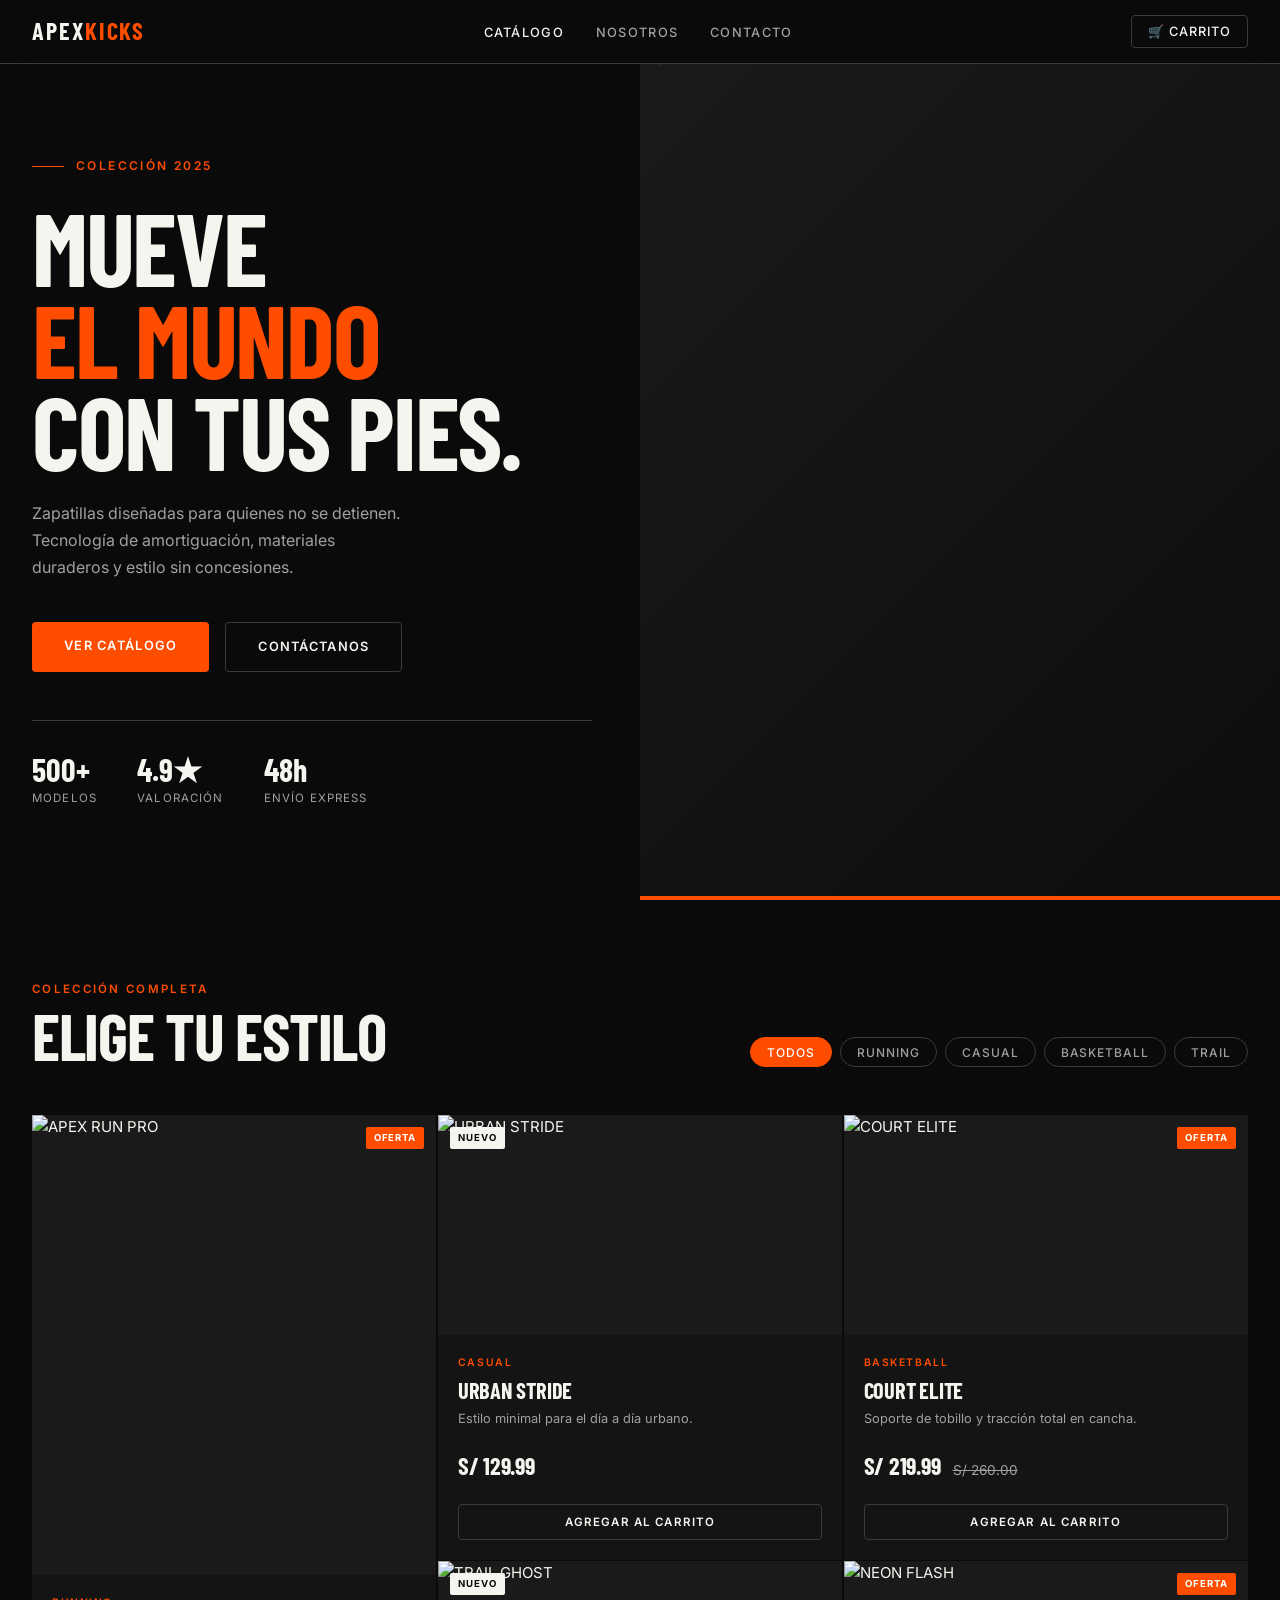
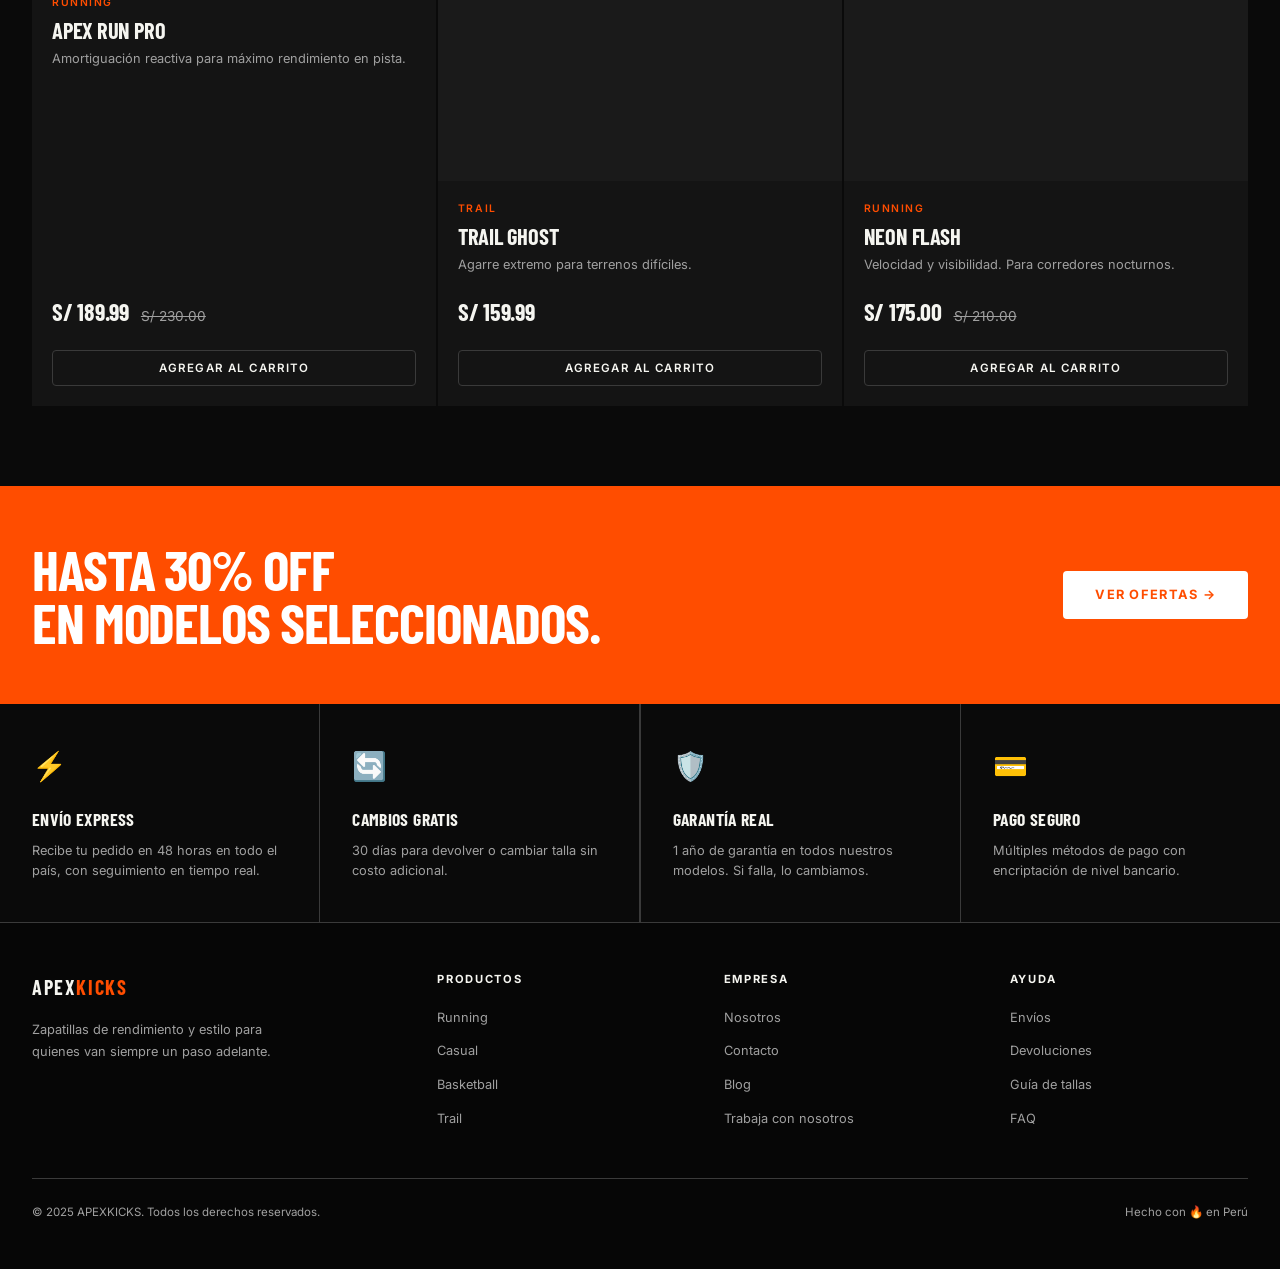
==== index.html @ 3b8d2e94 "Add files via upload" ====
<!DOCTYPE html>
<html lang="es">
  <head>
    <meta charset="UTF-8" />
    <meta name="viewport" content="width=device-width, initial-scale=1.0" />
    <title>Zapatillas de Alto Rendimiento</title>
    <meta
      name="description"
      content="Zapatillas premium para atletas y amantes del street style. Running, Basketball, Trail y más."
    />

    <!-- Fonts -->
    <link rel="preconnect" href="https://fonts.googleapis.com" />
    <link rel="preconnect" href="https://fonts.gstatic.com" crossorigin />
    <link
      href="https://fonts.googleapis.com/css2?family=Barlow+Condensed:wght@400;600;700&family=Inter:wght@400;500;600;700&display=swap"
      rel="stylesheet"
    />

    <link rel="stylesheet" href="css/style.css" />
  </head>
  <body>
    <!-- NAVEGACIÓN -->
    <nav class="nav">
      <a href="index.html" class="nav-logo">APEX<span>KICKS</span></a>
      <ul class="nav-links">
        <li><a href="#catalogo" class="active">Catálogo</a></li>
        <li><a href="#nosotros">Nosotros</a></li>
        <li><a href="contacto.html">Contacto</a></li>
      </ul>
      <div class="nav-actions">
        <button class="cart-btn" onclick="toggleCarrito()">
          🛒 Carrito
          <span id="cart-count">0</span>
        </button>
      </div>
    </nav>

    <!-- HERO -->
    <section class="hero" id="inicio">
      <div class="hero-content">
        <span class="hero-eyebrow">Colección 2025</span>
        <h1 class="hero-title">
          Mueve
          <em>el mundo</em>
          con tus pies.
        </h1>
        <p class="hero-sub">
          Zapatillas diseñadas para quienes no se detienen. Tecnología de
          amortiguación, materiales duraderos y estilo sin concesiones.
        </p>
        <div class="hero-ctas">
          <a href="#catalogo" class="btn-primary">Ver catálogo</a>
          <a href="contacto.html" class="btn-outline">Contáctanos</a>
        </div>
        <div class="hero-stats">
          <div>
            <div class="stat-num">500+</div>
            <div class="stat-label">Modelos</div>
          </div>
          <div>
            <div class="stat-num">4.9★</div>
            <div class="stat-label">Valoración</div>
          </div>
          <div>
            <div class="stat-num">48h</div>
            <div class="stat-label">Envío express</div>
          </div>
        </div>
      </div>
      <div class="hero-visual">
        <img
          src="https://images.unsplash.com/photo-1542291026-7eec264c27ff?w=900&q=80"
          alt="Zapatilla APEX RUN PRO"
          class="hero-img"
        />
        <div class="hero-accent-line"></div>
      </div>
    </section>

    <!-- CATÁLOGO -->
    <section class="section" id="catalogo">
      <div class="section-header">
        <div>
          <div class="section-label">Colección completa</div>
          <h2 class="section-title">Elige tu estilo</h2>
        </div>
        <div class="filters">
          <button class="filter-btn active" data-filter="Todos">Todos</button>
          <button class="filter-btn" data-filter="Running">Running</button>
          <button class="filter-btn" data-filter="Casual">Casual</button>
          <button class="filter-btn" data-filter="Basketball">Basketball</button>
          <button class="filter-btn" data-filter="Trail">Trail</button>
        </div>
      </div>

      <div id="catalogo-grid">
        <!-- Generado por main.js -->
      </div>
    </section>

    <!-- BANNER PROMO -->
    <div class="promo-banner">
      <h2>Hasta 30% OFF<br />en modelos seleccionados.</h2>
      <a href="#catalogo" class="btn-white">Ver ofertas →</a>
    </div>

    <!-- FEATURES -->
    <section id="nosotros" style="padding: 0">
      <div class="features-grid">
        <div class="feature-item">
          <div class="feature-icon">⚡</div>
          <div class="feature-title">Envío express</div>
          <p class="feature-desc">Recibe tu pedido en 48 horas en todo el país, con seguimiento en tiempo real.</p>
        </div>
        <div class="feature-item">
          <div class="feature-icon">🔄</div>
          <div class="feature-title">Cambios gratis</div>
          <p class="feature-desc">30 días para devolver o cambiar talla sin costo adicional.</p>
        </div>
        <div class="feature-item">
          <div class="feature-icon">🛡️</div>
          <div class="feature-title">Garantía real</div>
          <p class="feature-desc">1 año de garantía en todos nuestros modelos. Si falla, lo cambiamos.</p>
        </div>
        <div class="feature-item">
          <div class="feature-icon">💳</div>
          <div class="feature-title">Pago seguro</div>
          <p class="feature-desc">Múltiples métodos de pago con encriptación de nivel bancario.</p>
        </div>
      </div>
    </section>

    <!-- FOOTER -->
    <footer>
      <div class="footer-brand">
        <a href="index.html" class="nav-logo">APEX<span>KICKS</span></a>
        <p class="footer-desc">
          Zapatillas de rendimiento y estilo para quienes van siempre un paso
          adelante.
        </p>
      </div>
      <div class="footer-col">
        <h4>Productos</h4>
        <ul>
          <li><a href="#catalogo">Running</a></li>
          <li><a href="#catalogo">Casual</a></li>
          <li><a href="#catalogo">Basketball</a></li>
          <li><a href="#catalogo">Trail</a></li>
        </ul>
      </div>
      <div class="footer-col">
        <h4>Empresa</h4>
        <ul>
          <li><a href="#nosotros">Nosotros</a></li>
          <li><a href="contacto.html">Contacto</a></li>
          <li><a href="#">Blog</a></li>
          <li><a href="#">Trabaja con nosotros</a></li>
        </ul>
      </div>
      <div class="footer-col">
        <h4>Ayuda</h4>
        <ul>
          <li><a href="#">Envíos</a></li>
          <li><a href="#">Devoluciones</a></li>
          <li><a href="#">Guía de tallas</a></li>
          <li><a href="#">FAQ</a></li>
        </ul>
      </div>
      <div class="footer-bottom">
        <p>© 2025 APEXKICKS. Todos los derechos reservados.</p>
        <p>Hecho con 🔥 en Perú</p>
      </div>
    </footer>

    <!-- CARRITO PANEL -->
    <div id="cart-overlay" class="cart-overlay"></div>
    <aside id="cart-panel" class="cart-panel">
      <div class="cart-header">
        <h3>Tu carrito</h3>
        <button class="cart-close" onclick="toggleCarrito()">✕</button>
      </div>
      <div id="cart-items"></div>
      <div class="cart-footer">
        <div class="cart-total-row">
          <span class="cart-total-label">Total</span>
          <span id="cart-total">S/ 0.00</span>
        </div>
        <button class="btn-checkout" onclick="alert('¡Función de pago próximamente!')">
          Finalizar compra →
        </button>
      </div>
    </aside>

    <!-- TOAST -->
    <div id="toast"></div>

    <script src="js/main.js"></script>
  </body>
</html>
---- css/style.css ----
/* ============================================
   VARIABLES & RESET
   ============================================ */
:root {
  --bg: #0a0a0a;
  --bg-card: #141414;
  --bg-card-hover: #1c1c1c;
  --accent: #ff4d00;
  --accent-dim: rgba(255, 77, 0, 0.15);
  --white: #f5f5f0;
  --gray-1: #a0a0a0;
  --gray-2: #3a3a3a;
  --success: #22c55e;
  --error: #ef4444;

  --font-display: "Barlow Condensed", sans-serif;
  --font-body: "Inter", sans-serif;

  --radius: 4px;
  --transition: 0.2s ease;
}

*,
*::before,
*::after {
  margin: 0;
  padding: 0;
  box-sizing: border-box;
}

html {
  scroll-behavior: smooth;
}

body {
  background: var(--bg);
  color: var(--white);
  font-family: var(--font-body);
  font-size: 15px;
  line-height: 1.6;
  -webkit-font-smoothing: antialiased;
}

img {
  display: block;
  max-width: 100%;
}

a {
  color: inherit;
  text-decoration: none;
}

/* ============================================
   TYPOGRAPHY
   ============================================ */
.display {
  font-family: var(--font-display);
  font-weight: 700;
  text-transform: uppercase;
  letter-spacing: -0.02em;
  line-height: 0.92;
}

/* ============================================
   NAV
   ============================================ */
.nav {
  position: fixed;
  top: 0;
  left: 0;
  right: 0;
  z-index: 100;
  display: flex;
  align-items: center;
  justify-content: space-between;
  padding: 0 2rem;
  height: 64px;
  background: rgba(10, 10, 10, 0.9);
  backdrop-filter: blur(12px);
  border-bottom: 1px solid var(--gray-2);
}

.nav-logo {
  font-family: var(--font-display);
  font-weight: 700;
  font-size: 1.5rem;
  text-transform: uppercase;
  letter-spacing: 0.08em;
}

.nav-logo span {
  color: var(--accent);
}

.nav-links {
  display: flex;
  gap: 2rem;
  list-style: none;
}

.nav-links a {
  font-size: 0.8rem;
  font-weight: 500;
  text-transform: uppercase;
  letter-spacing: 0.1em;
  color: var(--gray-1);
  transition: color var(--transition);
}

.nav-links a:hover,
.nav-links a.active {
  color: var(--white);
}

.nav-actions {
  display: flex;
  align-items: center;
  gap: 1rem;
}

.cart-btn {
  position: relative;
  background: none;
  border: 1px solid var(--gray-2);
  color: var(--white);
  padding: 0.5rem 1rem;
  font-family: var(--font-body);
  font-size: 0.8rem;
  font-weight: 500;
  text-transform: uppercase;
  letter-spacing: 0.08em;
  cursor: pointer;
  border-radius: var(--radius);
  transition: border-color var(--transition), background var(--transition);
}

.cart-btn:hover {
  border-color: var(--accent);
  background: var(--accent-dim);
}

#cart-count {
  position: absolute;
  top: -6px;
  right: -6px;
  background: var(--accent);
  color: #fff;
  font-size: 0.6rem;
  font-weight: 700;
  width: 18px;
  height: 18px;
  border-radius: 50%;
  display: none;
  align-items: center;
  justify-content: center;
}

/* ============================================
   HERO
   ============================================ */
.hero {
  min-height: 100vh;
  display: grid;
  grid-template-columns: 1fr 1fr;
  padding-top: 64px;
  overflow: hidden;
}

.hero-content {
  display: flex;
  flex-direction: column;
  justify-content: center;
  padding: 4rem 3rem 4rem 2rem;
}

.hero-eyebrow {
  font-size: 0.75rem;
  font-weight: 600;
  text-transform: uppercase;
  letter-spacing: 0.2em;
  color: var(--accent);
  margin-bottom: 1.5rem;
  display: flex;
  align-items: center;
  gap: 0.75rem;
}

.hero-eyebrow::before {
  content: "";
  display: block;
  width: 32px;
  height: 1px;
  background: var(--accent);
}

.hero-title {
  font-family: var(--font-display);
  font-size: clamp(4rem, 8vw, 7rem);
  font-weight: 700;
  text-transform: uppercase;
  letter-spacing: -0.02em;
  line-height: 0.9;
  margin-bottom: 1.5rem;
}

.hero-title em {
  font-style: normal;
  color: var(--accent);
  display: block;
}

.hero-sub {
  font-size: 1rem;
  color: var(--gray-1);
  max-width: 380px;
  margin-bottom: 2.5rem;
  line-height: 1.7;
}

.hero-ctas {
  display: flex;
  gap: 1rem;
  flex-wrap: wrap;
}

.btn-primary {
  background: var(--accent);
  color: #fff;
  border: none;
  padding: 0.875rem 2rem;
  font-family: var(--font-body);
  font-size: 0.8rem;
  font-weight: 600;
  text-transform: uppercase;
  letter-spacing: 0.1em;
  cursor: pointer;
  border-radius: var(--radius);
  transition: background var(--transition), transform var(--transition);
  display: inline-block;
}

.btn-primary:hover {
  background: #e03e00;
  transform: translateY(-1px);
}

.btn-outline {
  background: transparent;
  color: var(--white);
  border: 1px solid var(--gray-2);
  padding: 0.875rem 2rem;
  font-family: var(--font-body);
  font-size: 0.8rem;
  font-weight: 600;
  text-transform: uppercase;
  letter-spacing: 0.1em;
  cursor: pointer;
  border-radius: var(--radius);
  transition: border-color var(--transition), transform var(--transition);
  display: inline-block;
}

.btn-outline:hover {
  border-color: var(--white);
  transform: translateY(-1px);
}

.hero-stats {
  display: flex;
  gap: 2.5rem;
  margin-top: 3rem;
  padding-top: 2rem;
  border-top: 1px solid var(--gray-2);
}

.stat-num {
  font-family: var(--font-display);
  font-size: 2rem;
  font-weight: 700;
  color: var(--white);
  line-height: 1;
}

.stat-label {
  font-size: 0.72rem;
  color: var(--gray-1);
  text-transform: uppercase;
  letter-spacing: 0.1em;
  margin-top: 0.25rem;
}

.hero-visual {
  position: relative;
  overflow: hidden;
  background: linear-gradient(135deg, #1a1a1a 0%, #0d0d0d 100%);
}

.hero-img {
  width: 100%;
  height: 100%;
  object-fit: cover;
  opacity: 0.7;
  transform: scale(1.05);
  transition: transform 8s ease;
}

.hero-visual:hover .hero-img {
  transform: scale(1);
}

.hero-accent-line {
  position: absolute;
  bottom: 0;
  left: 0;
  right: 0;
  height: 4px;
  background: var(--accent);
}

/* ============================================
   SECTION HEADERS
   ============================================ */
.section {
  padding: 5rem 2rem;
}

.section-header {
  display: flex;
  align-items: flex-end;
  justify-content: space-between;
  margin-bottom: 3rem;
  gap: 1rem;
}

.section-label {
  font-size: 0.72rem;
  font-weight: 600;
  text-transform: uppercase;
  letter-spacing: 0.2em;
  color: var(--accent);
  margin-bottom: 0.5rem;
}

.section-title {
  font-family: var(--font-display);
  font-size: clamp(2.5rem, 5vw, 4rem);
  font-weight: 700;
  text-transform: uppercase;
  letter-spacing: -0.02em;
  line-height: 0.95;
}

/* ============================================
   FILTROS
   ============================================ */
.filters {
  display: flex;
  gap: 0.5rem;
  flex-wrap: wrap;
}

.filter-btn {
  background: transparent;
  color: var(--gray-1);
  border: 1px solid var(--gray-2);
  padding: 0.4rem 1rem;
  font-size: 0.75rem;
  font-weight: 500;
  text-transform: uppercase;
  letter-spacing: 0.08em;
  cursor: pointer;
  border-radius: 999px;
  transition: all var(--transition);
  font-family: var(--font-body);
}

.filter-btn:hover {
  border-color: var(--gray-1);
  color: var(--white);
}

.filter-btn.active {
  background: var(--accent);
  color: #fff;
  border-color: var(--accent);
}

/* ============================================
   PRODUCT GRID — ASIMÉTRICO
   ============================================ */
#catalogo-grid {
  display: grid;
  grid-template-columns: repeat(3, 1fr);
  gap: 1.5px;
}

.product-card {
  background: var(--bg-card);
  overflow: hidden;
  cursor: pointer;
  transition: background var(--transition);
  display: flex;
  flex-direction: column;
}

.product-card:hover {
  background: var(--bg-card-hover);
}

/* Primera tarjeta ocupa 2 filas y destaca */
.product-card.featured {
  grid-row: span 2;
}

.product-card.featured .product-img-wrap {
  height: 460px;
}

.product-img-wrap {
  position: relative;
  height: 220px;
  overflow: hidden;
  background: #1a1a1a;
}

.product-img-wrap img {
  width: 100%;
  height: 100%;
  object-fit: cover;
  transition: transform 0.4s ease;
}

.product-card:hover .product-img-wrap img {
  transform: scale(1.04);
}

.badge {
  position: absolute;
  top: 12px;
  left: 12px;
  font-size: 0.6rem;
  font-weight: 700;
  text-transform: uppercase;
  letter-spacing: 0.1em;
  padding: 0.2rem 0.5rem;
  border-radius: 2px;
}

.badge-new {
  background: var(--white);
  color: var(--bg);
}

.badge-sale {
  background: var(--accent);
  color: #fff;
  left: auto;
  right: 12px;
}

.product-info {
  padding: 1.25rem;
  flex: 1;
  display: flex;
  flex-direction: column;
  gap: 0.4rem;
}

.product-cat {
  font-size: 0.65rem;
  font-weight: 600;
  text-transform: uppercase;
  letter-spacing: 0.15em;
  color: var(--accent);
}

.product-name {
  font-family: var(--font-display);
  font-size: 1.4rem;
  font-weight: 700;
  text-transform: uppercase;
  letter-spacing: -0.01em;
  line-height: 1.1;
}

.product-desc {
  font-size: 0.8rem;
  color: var(--gray-1);
  line-height: 1.5;
  flex: 1;
}

.product-price {
  display: flex;
  align-items: baseline;
  gap: 0.75rem;
  margin-top: auto;
  padding-top: 0.75rem;
}

.price-current {
  font-family: var(--font-display);
  font-size: 1.5rem;
  font-weight: 700;
  letter-spacing: -0.01em;
}

.price-before {
  font-size: 0.85rem;
  color: var(--gray-1);
  text-decoration: line-through;
}

.btn-add {
  margin-top: 0.75rem;
  background: transparent;
  color: var(--white);
  border: 1px solid var(--gray-2);
  padding: 0.625rem 1rem;
  font-family: var(--font-body);
  font-size: 0.72rem;
  font-weight: 600;
  text-transform: uppercase;
  letter-spacing: 0.1em;
  cursor: pointer;
  border-radius: var(--radius);
  transition: all var(--transition);
  width: 100%;
}

.btn-add:hover {
  background: var(--accent);
  border-color: var(--accent);
  color: #fff;
}

.empty-state {
  grid-column: 1 / -1;
  text-align: center;
  color: var(--gray-1);
  padding: 3rem;
}

/* ============================================
   BANNER PROMO
   ============================================ */
.promo-banner {
  background: var(--accent);
  padding: 3.5rem 2rem;
  display: grid;
  grid-template-columns: 1fr auto;
  gap: 2rem;
  align-items: center;
}

.promo-banner h2 {
  font-family: var(--font-display);
  font-size: clamp(2rem, 5vw, 3.5rem);
  font-weight: 700;
  text-transform: uppercase;
  letter-spacing: -0.02em;
  line-height: 0.95;
  color: #fff;
}

.promo-banner .btn-white {
  background: #fff;
  color: var(--accent);
  border: none;
  padding: 0.875rem 2rem;
  font-family: var(--font-body);
  font-size: 0.8rem;
  font-weight: 700;
  text-transform: uppercase;
  letter-spacing: 0.1em;
  cursor: pointer;
  border-radius: var(--radius);
  white-space: nowrap;
  display: inline-block;
  transition: transform var(--transition);
}

.promo-banner .btn-white:hover {
  transform: translateY(-2px);
}

/* ============================================
   FEATURES
   ============================================ */
.features-grid {
  display: grid;
  grid-template-columns: repeat(4, 1fr);
  gap: 1.5px;
  background: var(--gray-2);
}

.feature-item {
  background: var(--bg);
  padding: 2.5rem 2rem;
}

.feature-icon {
  font-size: 1.75rem;
  margin-bottom: 1rem;
}

.feature-title {
  font-family: var(--font-display);
  font-size: 1.1rem;
  font-weight: 700;
  text-transform: uppercase;
  letter-spacing: 0.02em;
  margin-bottom: 0.5rem;
}

.feature-desc {
  font-size: 0.8rem;
  color: var(--gray-1);
  line-height: 1.6;
}

/* ============================================
   FOOTER
   ============================================ */
footer {
  background: #060606;
  border-top: 1px solid var(--gray-2);
  padding: 3rem 2rem;
  display: grid;
  grid-template-columns: 1.5fr repeat(3, 1fr);
  gap: 3rem;
}

.footer-brand .nav-logo {
  font-size: 1.25rem;
  display: inline-block;
  margin-bottom: 1rem;
}

.footer-desc {
  font-size: 0.8rem;
  color: var(--gray-1);
  line-height: 1.7;
  max-width: 260px;
}

.footer-col h4 {
  font-size: 0.7rem;
  font-weight: 700;
  text-transform: uppercase;
  letter-spacing: 0.15em;
  color: var(--white);
  margin-bottom: 1rem;
}

.footer-col ul {
  list-style: none;
  display: flex;
  flex-direction: column;
  gap: 0.6rem;
}

.footer-col ul li a {
  font-size: 0.8rem;
  color: var(--gray-1);
  transition: color var(--transition);
}

.footer-col ul li a:hover {
  color: var(--white);
}

.footer-bottom {
  grid-column: 1 / -1;
  border-top: 1px solid var(--gray-2);
  padding-top: 1.5rem;
  display: flex;
  justify-content: space-between;
  align-items: center;
}

.footer-bottom p {
  font-size: 0.72rem;
  color: var(--gray-1);
}

/* ============================================
   CART PANEL
   ============================================ */
.cart-overlay {
  position: fixed;
  inset: 0;
  background: rgba(0, 0, 0, 0.6);
  z-index: 200;
  opacity: 0;
  pointer-events: none;
  transition: opacity var(--transition);
}

.cart-overlay.open {
  opacity: 1;
  pointer-events: all;
}

.cart-panel {
  position: fixed;
  top: 0;
  right: -420px;
  width: 400px;
  height: 100dvh;
  background: #111;
  border-left: 1px solid var(--gray-2);
  z-index: 201;
  display: flex;
  flex-direction: column;
  transition: right 0.3s cubic-bezier(0.4, 0, 0.2, 1);
}

.cart-panel.open {
  right: 0;
}

.cart-header {
  display: flex;
  align-items: center;
  justify-content: space-between;
  padding: 1.25rem 1.5rem;
  border-bottom: 1px solid var(--gray-2);
}

.cart-header h3 {
  font-family: var(--font-display);
  font-size: 1.2rem;
  font-weight: 700;
  text-transform: uppercase;
}

.cart-close {
  background: none;
  border: none;
  color: var(--gray-1);
  font-size: 1.25rem;
  cursor: pointer;
  line-height: 1;
  transition: color var(--transition);
}

.cart-close:hover {
  color: var(--white);
}

#cart-items {
  flex: 1;
  overflow-y: auto;
  padding: 1rem 1.5rem;
  display: flex;
  flex-direction: column;
  gap: 1rem;
}

.cart-empty {
  color: var(--gray-1);
  font-size: 0.85rem;
  text-align: center;
  padding: 2rem 0;
}

.cart-item {
  display: flex;
  align-items: center;
  gap: 1rem;
  background: var(--bg-card);
  padding: 0.75rem;
  border-radius: var(--radius);
}

.cart-item img {
  width: 60px;
  height: 60px;
  object-fit: cover;
  border-radius: 2px;
}

.cart-item-info {
  flex: 1;
  display: flex;
  flex-direction: column;
  gap: 0.2rem;
}

.cart-item-name {
  font-size: 0.8rem;
  font-weight: 600;
  text-transform: uppercase;
  font-family: var(--font-display);
  letter-spacing: 0.02em;
}

.cart-item-price {
  font-size: 0.75rem;
  color: var(--gray-1);
}

.cart-item-remove {
  background: none;
  border: none;
  color: var(--gray-1);
  font-size: 1.2rem;
  cursor: pointer;
  line-height: 1;
  transition: color var(--transition);
}

.cart-item-remove:hover {
  color: var(--error);
}

.cart-footer {
  padding: 1.25rem 1.5rem;
  border-top: 1px solid var(--gray-2);
}

.cart-total-row {
  display: flex;
  justify-content: space-between;
  align-items: center;
  margin-bottom: 1rem;
}

.cart-total-label {
  font-size: 0.75rem;
  text-transform: uppercase;
  letter-spacing: 0.1em;
  color: var(--gray-1);
}

#cart-total {
  font-family: var(--font-display);
  font-size: 1.5rem;
  font-weight: 700;
}

.btn-checkout {
  width: 100%;
  background: var(--accent);
  color: #fff;
  border: none;
  padding: 0.875rem;
  font-family: var(--font-body);
  font-size: 0.8rem;
  font-weight: 700;
  text-transform: uppercase;
  letter-spacing: 0.1em;
  cursor: pointer;
  border-radius: var(--radius);
  transition: background var(--transition);
}

.btn-checkout:hover {
  background: #e03e00;
}

/* ============================================
   TOAST
   ============================================ */
#toast {
  position: fixed;
  bottom: 2rem;
  left: 50%;
  transform: translateX(-50%) translateY(1rem);
  background: var(--white);
  color: var(--bg);
  font-size: 0.8rem;
  font-weight: 600;
  padding: 0.75rem 1.5rem;
  border-radius: 999px;
  opacity: 0;
  pointer-events: none;
  transition: all 0.25s ease;
  white-space: nowrap;
  z-index: 300;
}

#toast.visible {
  opacity: 1;
  transform: translateX(-50%) translateY(0);
}

/* ============================================
   CONTACTO PAGE
   ============================================ */
.contact-hero {
  padding: 9rem 2rem 4rem;
  max-width: 700px;
}

.contact-layout {
  display: grid;
  grid-template-columns: 1fr 1.4fr;
  gap: 5rem;
  padding: 2rem 2rem 5rem;
}

.contact-info h3 {
  font-family: var(--font-display);
  font-size: 1.5rem;
  font-weight: 700;
  text-transform: uppercase;
  margin-bottom: 1rem;
}

.contact-info p {
  font-size: 0.85rem;
  color: var(--gray-1);
  line-height: 1.7;
  margin-bottom: 2rem;
}

.contact-detail {
  display: flex;
  flex-direction: column;
  gap: 1.25rem;
}

.contact-detail-item {
  display: flex;
  gap: 1rem;
  align-items: flex-start;
}

.contact-detail-icon {
  font-size: 1.1rem;
  margin-top: 0.1rem;
}

.contact-detail-text {
  display: flex;
  flex-direction: column;
  gap: 0.15rem;
}

.contact-detail-text strong {
  font-size: 0.75rem;
  text-transform: uppercase;
  letter-spacing: 0.1em;
}

.contact-detail-text span {
  font-size: 0.85rem;
  color: var(--gray-1);
}

/* FORM */
.contact-form {
  display: flex;
  flex-direction: column;
  gap: 1.25rem;
}

.form-row {
  display: grid;
  grid-template-columns: 1fr 1fr;
  gap: 1.25rem;
}

.form-group {
  display: flex;
  flex-direction: column;
  gap: 0.4rem;
}

.form-group label {
  font-size: 0.7rem;
  font-weight: 600;
  text-transform: uppercase;
  letter-spacing: 0.1em;
  color: var(--gray-1);
}

.form-group input,
.form-group select,
.form-group textarea {
  background: var(--bg-card);
  border: 1px solid var(--gray-2);
  color: var(--white);
  padding: 0.75rem 1rem;
  font-family: var(--font-body);
  font-size: 0.875rem;
  border-radius: var(--radius);
  outline: none;
  transition: border-color var(--transition);
  width: 100%;
}

.form-group input::placeholder,
.form-group textarea::placeholder {
  color: var(--gray-2);
}

.form-group input:focus,
.form-group select:focus,
.form-group textarea:focus {
  border-color: var(--accent);
}

.form-group select {
  -webkit-appearance: none;
  appearance: none;
  cursor: pointer;
}

.form-group textarea {
  resize: vertical;
  min-height: 140px;
}

#submit-btn {
  align-self: flex-start;
}

.feedback {
  padding: 0.875rem 1rem;
  border-radius: var(--radius);
  font-size: 0.8rem;
  font-weight: 500;
  display: none;
}

.feedback.success {
  background: rgba(34, 197, 94, 0.1);
  border: 1px solid rgba(34, 197, 94, 0.3);
  color: var(--success);
}

.feedback.error {
  background: rgba(239, 68, 68, 0.1);
  border: 1px solid rgba(239, 68, 68, 0.3);
  color: var(--error);
}

/* ============================================
   RESPONSIVE
   ============================================ */
@media (max-width: 1024px) {
  .hero {
    grid-template-columns: 1fr;
  }

  .hero-visual {
    display: none;
  }

  .hero-content {
    padding: 6rem 2rem 3rem;
  }

  #catalogo-grid {
    grid-template-columns: repeat(2, 1fr);
  }

  .product-card.featured {
    grid-row: unset;
  }

  .product-card.featured .product-img-wrap {
    height: 220px;
  }

  .features-grid {
    grid-template-columns: repeat(2, 1fr);
  }

  footer {
    grid-template-columns: 1fr 1fr;
  }

  .contact-layout {
    grid-template-columns: 1fr;
    gap: 3rem;
  }
}

@media (max-width: 640px) {
  .nav-links {
    display: none;
  }

  #catalogo-grid {
    grid-template-columns: 1fr;
  }

  .features-grid {
    grid-template-columns: 1fr;
  }

  footer {
    grid-template-columns: 1fr;
  }

  .promo-banner {
    grid-template-columns: 1fr;
  }

  .form-row {
    grid-template-columns: 1fr;
  }

  .hero-stats {
    gap: 1.5rem;
  }

  .section-header {
    flex-direction: column;
    align-items: flex-start;
  }
}
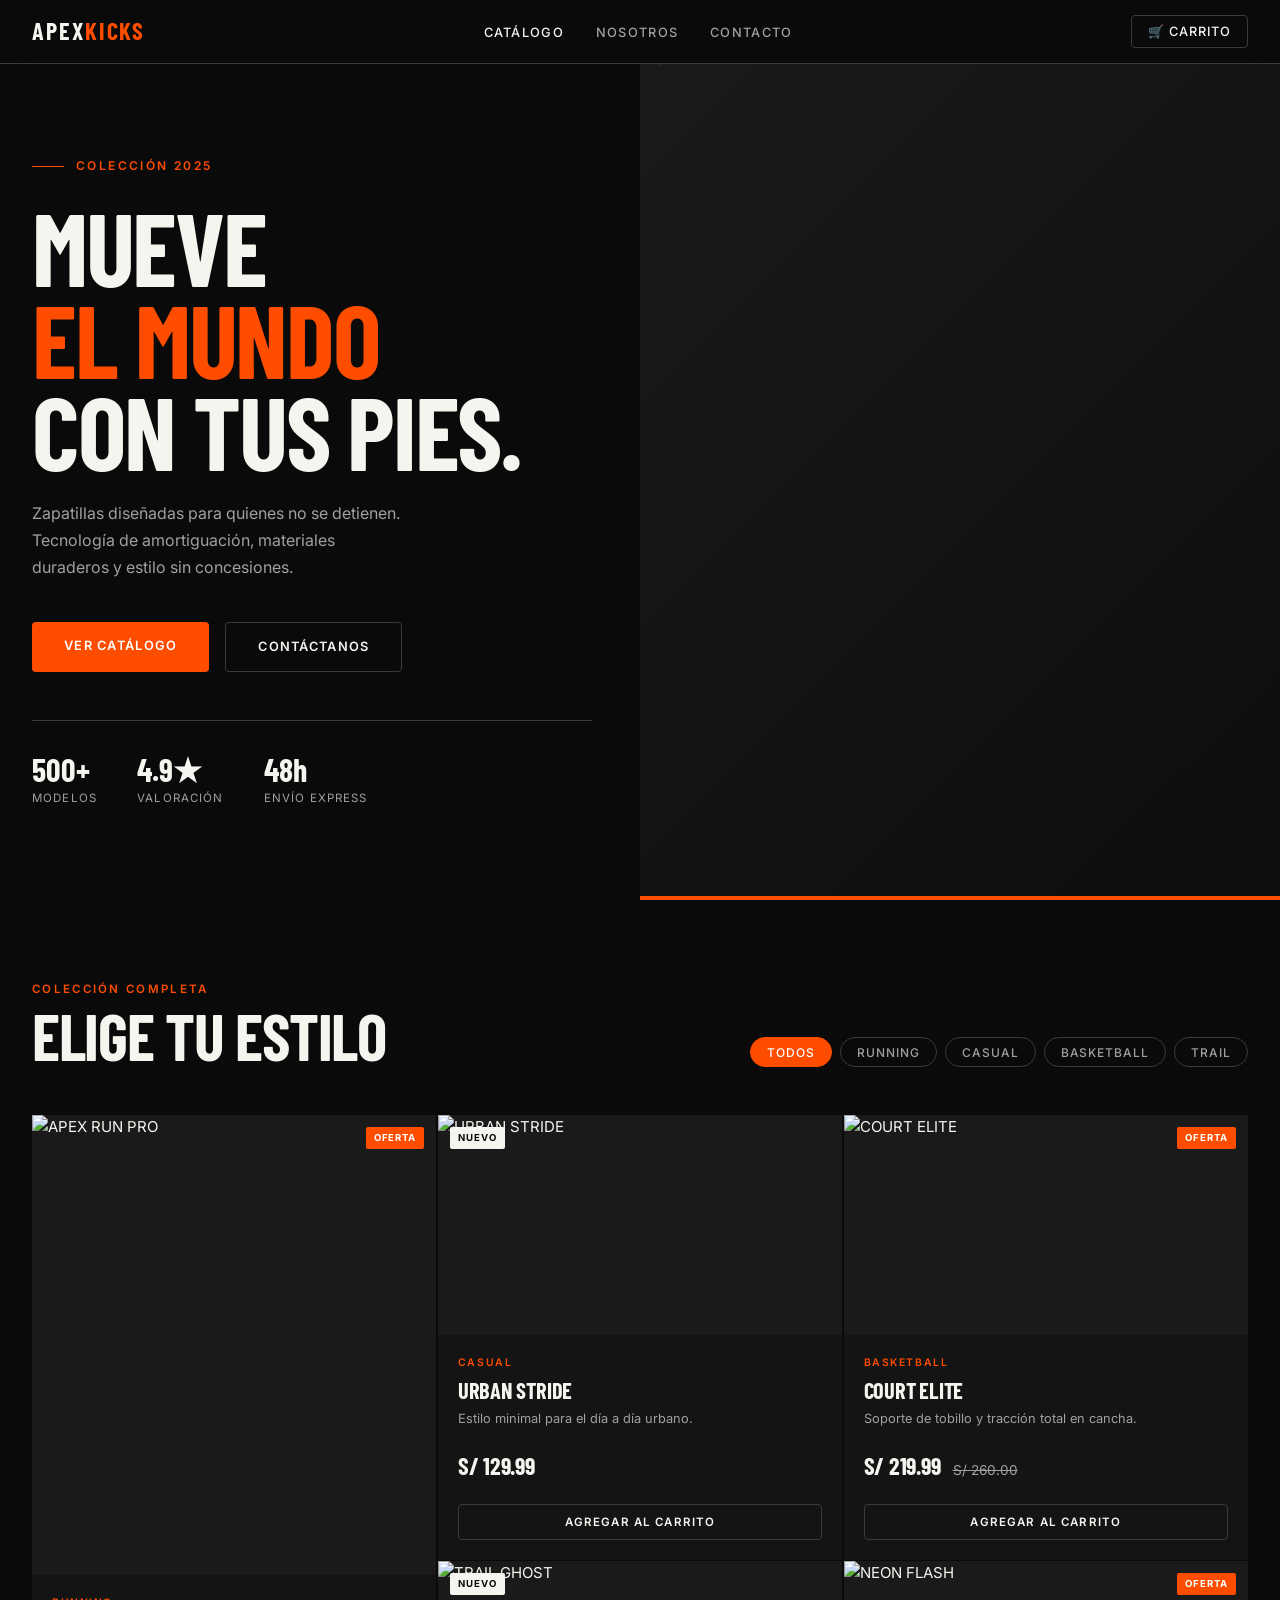
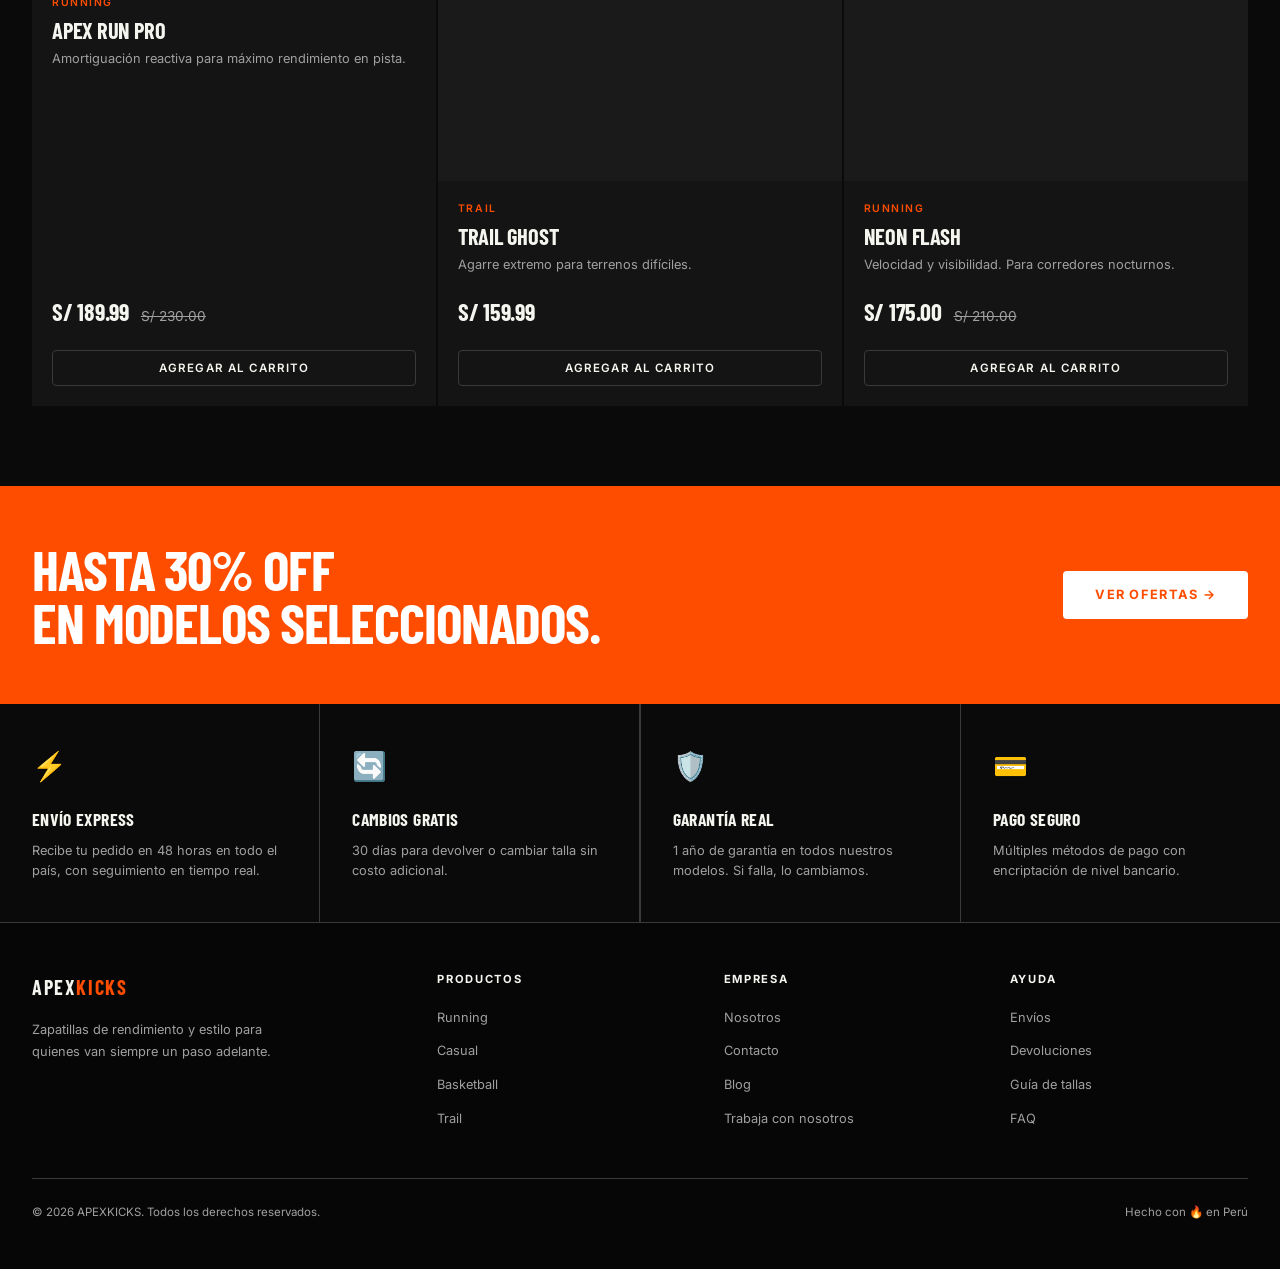
==== commit f1b3eb05: "Update index.html" ====
--- a/index.html
+++ b/index.html
@@ -168,7 +168,7 @@
         </ul>
       </div>
       <div class="footer-bottom">
-        <p>© 2025 APEXKICKS. Todos los derechos reservados.</p>
+        <p>© 2026 APEXKICKS. Todos los derechos reservados.</p>
         <p>Hecho con 🔥 en Perú</p>
       </div>
     </footer>
@@ -195,6 +195,6 @@
     <!-- TOAST -->
     <div id="toast"></div>
 
-    <script src="js/main.js"></script>
+    <script type="module" src="js/main.js"></script>
   </body>
-</html>+</html>
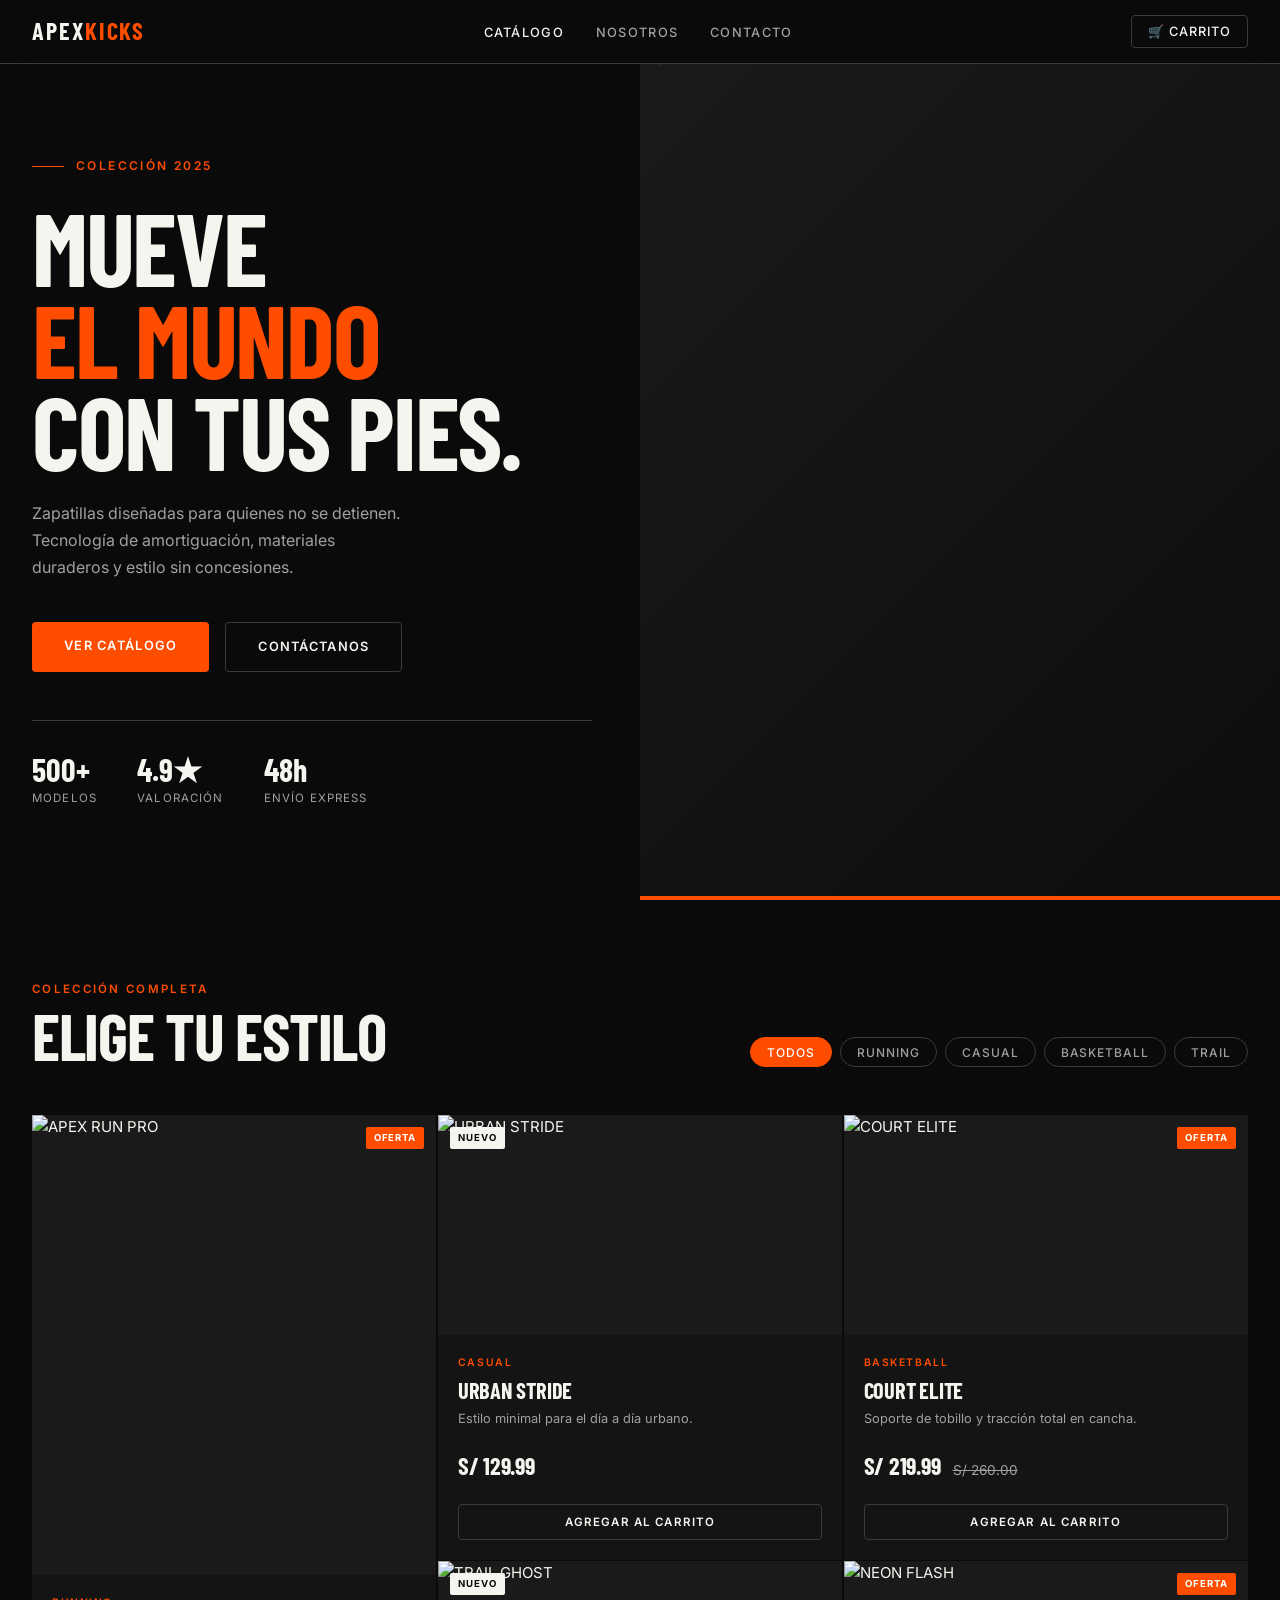
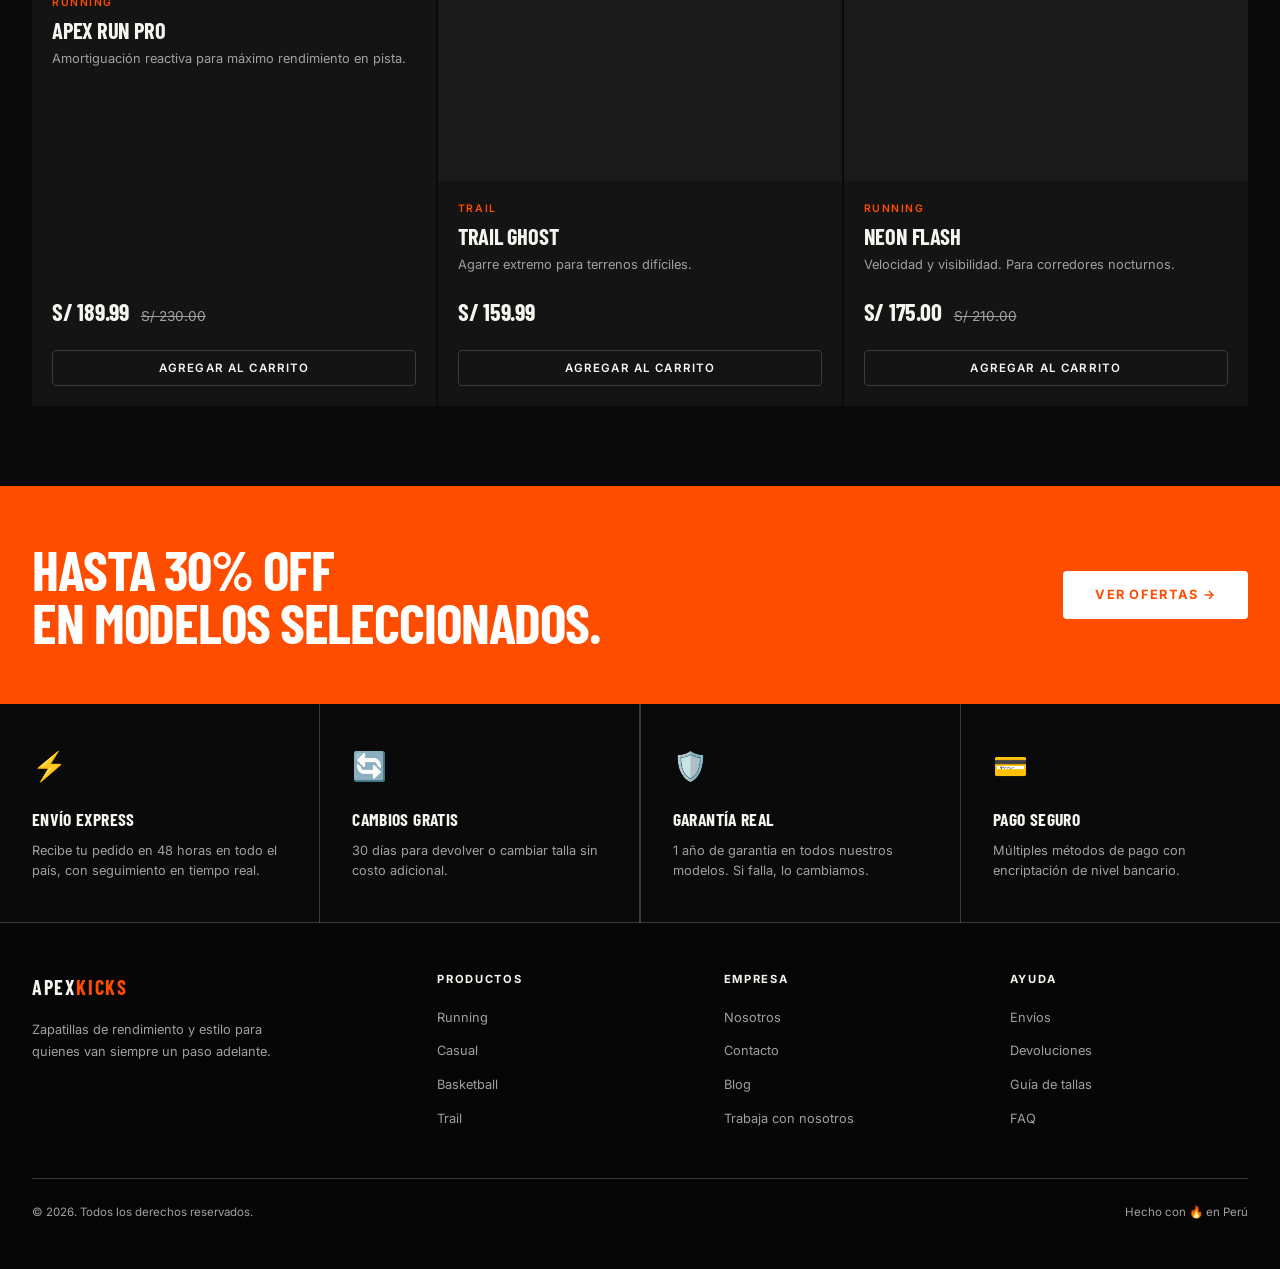
==== commit 4f73f225: "Update index.html" ====
--- a/index.html
+++ b/index.html
@@ -168,7 +168,7 @@
         </ul>
       </div>
       <div class="footer-bottom">
-        <p>© 2026 APEXKICKS. Todos los derechos reservados.</p>
+        <p>© 2026. Todos los derechos reservados.</p>
         <p>Hecho con 🔥 en Perú</p>
       </div>
     </footer>
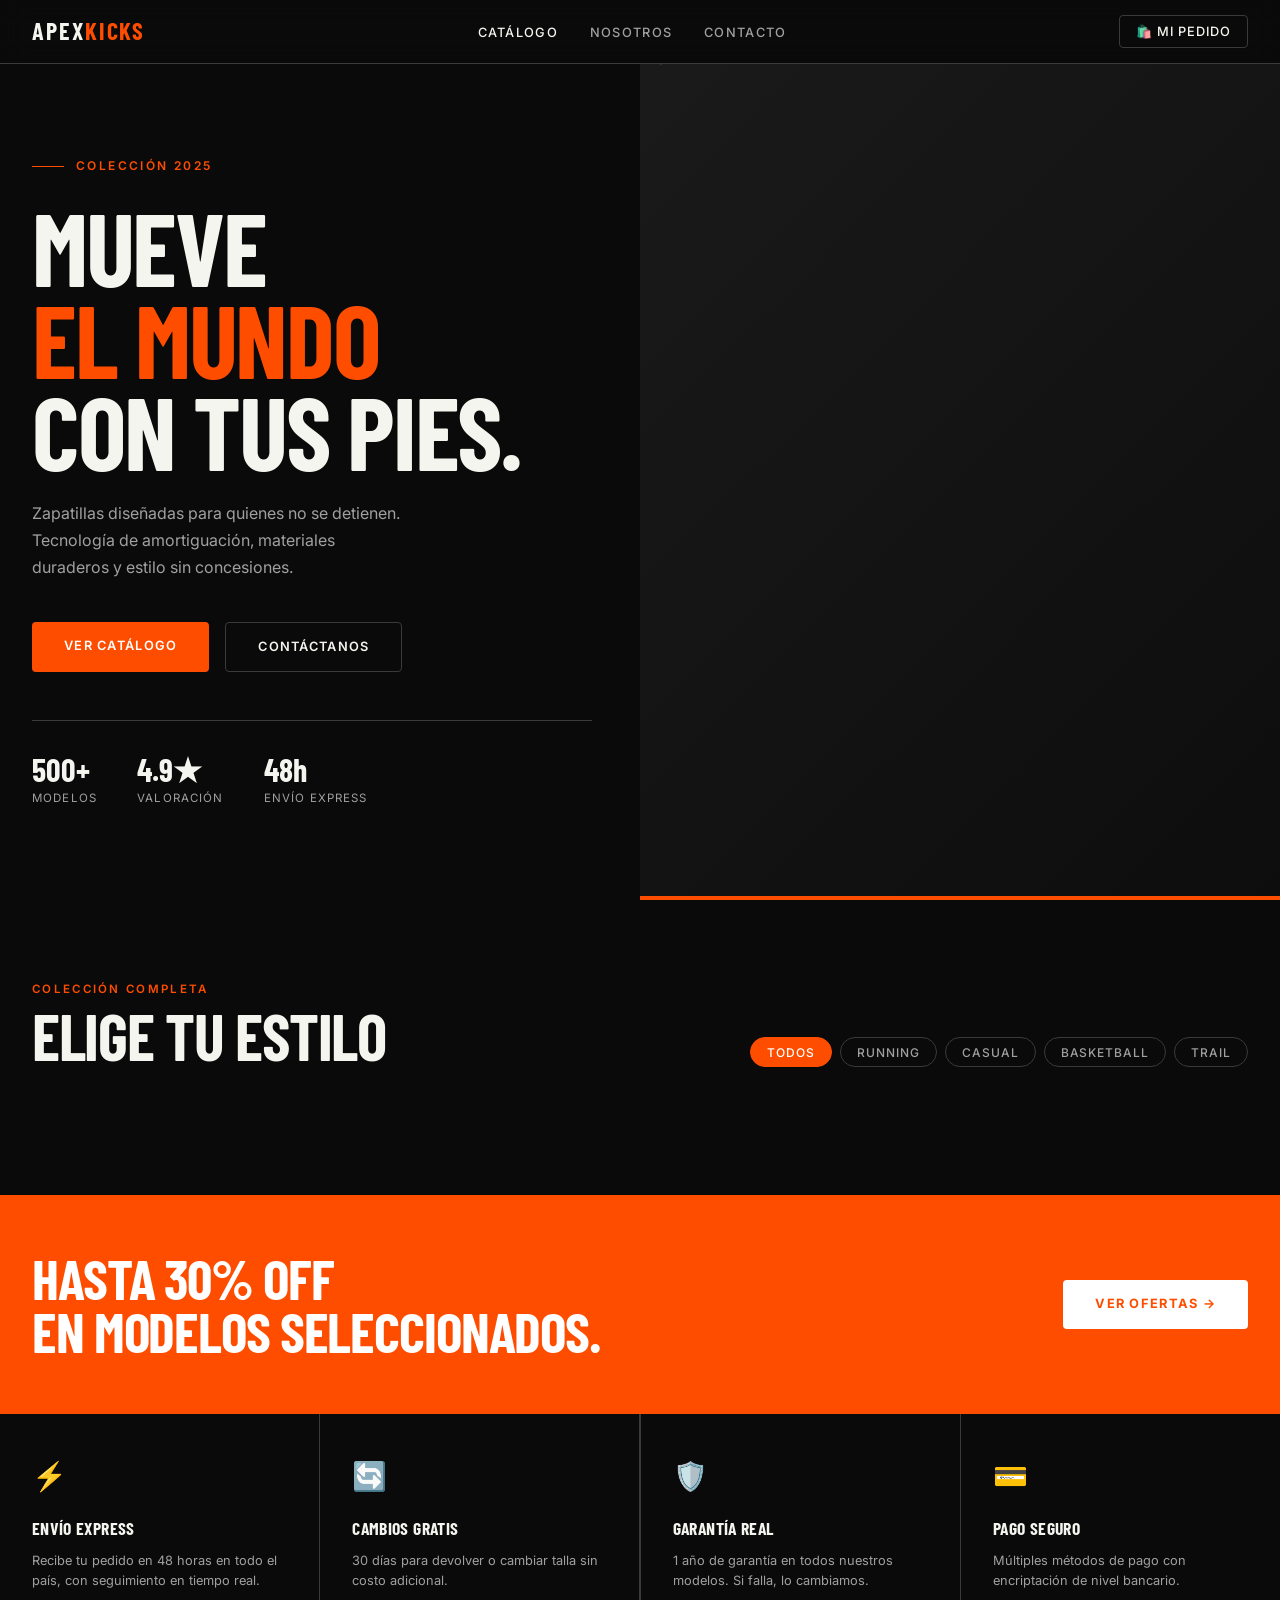
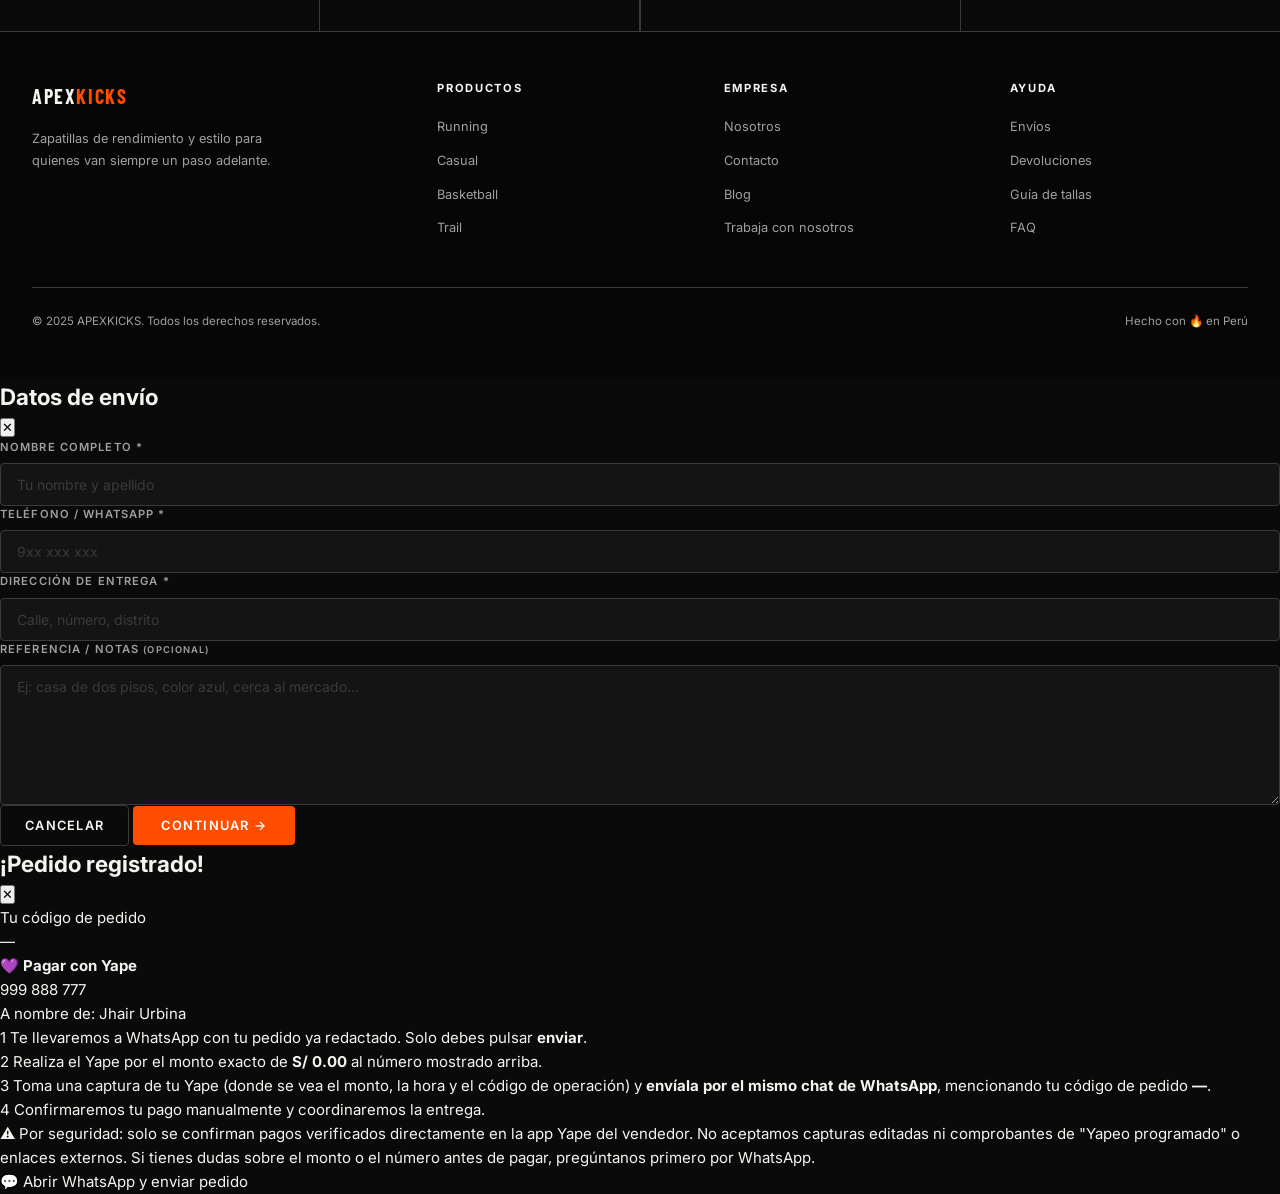
==== commit 42d3eada: "Update index.html" ====
--- a/index.html
+++ b/index.html
@@ -3,7 +3,7 @@
   <head>
     <meta charset="UTF-8" />
     <meta name="viewport" content="width=device-width, initial-scale=1.0" />
-    <title>Zapatillas de Alto Rendimiento</title>
+    <title>APEXKICKS — Zapatillas de Alto Rendimiento</title>
     <meta
       name="description"
       content="Zapatillas premium para atletas y amantes del street style. Running, Basketball, Trail y más."
@@ -30,7 +30,7 @@
       </ul>
       <div class="nav-actions">
         <button class="cart-btn" onclick="toggleCarrito()">
-          🛒 Carrito
+          🛍️ Mi Pedido
           <span id="cart-count">0</span>
         </button>
       </div>
@@ -69,6 +69,8 @@
         </div>
       </div>
       <div class="hero-visual">
+        <div class="hero-blob blob-1"></div>
+        <div class="hero-blob blob-2"></div>
         <img
           src="https://images.unsplash.com/photo-1542291026-7eec264c27ff?w=900&q=80"
           alt="Zapatilla APEX RUN PRO"
@@ -168,16 +170,19 @@
         </ul>
       </div>
       <div class="footer-bottom">
-        <p>© 2026. Todos los derechos reservados.</p>
+        <p>© 2025 APEXKICKS. Todos los derechos reservados.</p>
         <p>Hecho con 🔥 en Perú</p>
       </div>
     </footer>
 
-    <!-- CARRITO PANEL -->
+    <!-- PANEL "MI PEDIDO" -->
     <div id="cart-overlay" class="cart-overlay"></div>
     <aside id="cart-panel" class="cart-panel">
       <div class="cart-header">
-        <h3>Tu carrito</h3>
+        <div>
+          <h3>Mi Pedido</h3>
+          <div class="cart-header-sub">Selecciona, ajusta y envía tu pedido</div>
+        </div>
         <button class="cart-close" onclick="toggleCarrito()">✕</button>
       </div>
       <div id="cart-items"></div>
@@ -186,11 +191,94 @@
           <span class="cart-total-label">Total</span>
           <span id="cart-total">S/ 0.00</span>
         </div>
-        <button class="btn-checkout" onclick="alert('¡Función de pago próximamente!')">
-          Finalizar compra →
+        <button id="btn-iniciar-pedido" class="btn-checkout">
+          Continuar pedido →
         </button>
+        <p class="cart-footer-note">
+          No se realiza ningún cobro aquí. En el siguiente paso coordinarás
+          el pago por Yape directamente con nosotros vía WhatsApp.
+        </p>
       </div>
     </aside>
+
+    <!-- MODAL: DATOS DE ENVÍO -->
+    <div id="checkout-overlay" class="store-modal-overlay">
+      <div class="store-modal">
+        <div class="store-modal-header">
+          <h2 class="store-modal-title">Datos de envío</h2>
+          <button class="store-modal-close" id="checkout-close">✕</button>
+        </div>
+        <div class="store-modal-body">
+          <div id="order-summary" class="order-summary"></div>
+
+          <div class="form-group">
+            <label for="ck-nombre">Nombre completo *</label>
+            <input type="text" id="ck-nombre" placeholder="Tu nombre y apellido" />
+          </div>
+          <div class="form-group">
+            <label for="ck-telefono">Teléfono / WhatsApp *</label>
+            <input type="tel" id="ck-telefono" placeholder="9xx xxx xxx" />
+          </div>
+          <div class="form-group">
+            <label for="ck-direccion">Dirección de entrega *</label>
+            <input type="text" id="ck-direccion" placeholder="Calle, número, distrito" />
+          </div>
+          <div class="form-group">
+            <label for="ck-referencia">Referencia / notas <small>(opcional)</small></label>
+            <textarea id="ck-referencia" rows="2" placeholder="Ej: casa de dos pisos, color azul, cerca al mercado..."></textarea>
+          </div>
+
+          <div id="checkout-error" class="feedback error" style="display:none"></div>
+        </div>
+        <div class="store-modal-footer">
+          <button class="btn-outline" id="checkout-cancelar" style="padding:0.75rem 1.5rem">Cancelar</button>
+          <button class="btn-primary" id="checkout-enviar" style="padding:0.75rem 1.75rem">Continuar →</button>
+        </div>
+      </div>
+    </div>
+
+    <!-- MODAL: CONFIRMACIÓN + PAGO YAPE -->
+    <div id="confirm-overlay" class="store-modal-overlay">
+      <div class="store-modal">
+        <div class="store-modal-header">
+          <h2 class="store-modal-title">¡Pedido registrado!</h2>
+          <button class="store-modal-close" id="confirm-close">✕</button>
+        </div>
+        <div class="store-modal-body">
+          <div class="confirm-code-box">
+            <div class="confirm-code-label">Tu código de pedido</div>
+            <div class="confirm-code-value" id="confirm-code">—</div>
+          </div>
+
+          <div class="yape-box">
+            <h4>💜 Pagar con Yape</h4>
+            <div class="yape-number" id="yape-numero">999 888 777</div>
+            <div class="yape-name" id="yape-nombre">A nombre de: Jhair Urbina</div>
+          </div>
+
+          <ol class="confirm-steps">
+            <li><span class="step-num">1</span> Te llevaremos a WhatsApp con tu pedido ya redactado. Solo debes pulsar <strong>enviar</strong>.</li>
+            <li><span class="step-num">2</span> Realiza el Yape por el monto exacto de <strong id="confirm-total">S/ 0.00</strong> al número mostrado arriba.</li>
+            <li><span class="step-num">3</span> Toma una captura de tu Yape (donde se vea el monto, la hora y el código de operación) y <strong>envíala por el mismo chat de WhatsApp</strong>, mencionando tu código de pedido <strong id="confirm-code-inline">—</strong>.</li>
+            <li><span class="step-num">4</span> Confirmaremos tu pago manualmente y coordinaremos la entrega.</li>
+          </ol>
+
+          <div class="fraud-warning">
+            <span>⚠️</span>
+            <span>
+              Por seguridad: solo se confirman pagos verificados directamente en la app Yape del vendedor.
+              No aceptamos capturas editadas ni comprobantes de "Yapeo programado" o enlaces externos.
+              Si tienes dudas sobre el monto o el número antes de pagar, pregúntanos primero por WhatsApp.
+            </span>
+          </div>
+        </div>
+        <div class="store-modal-footer" style="flex-direction:column; align-items:stretch;">
+          <a id="btn-whatsapp" href="#" target="_blank" class="btn-whatsapp">
+            💬 Abrir WhatsApp y enviar pedido
+          </a>
+        </div>
+      </div>
+    </div>
 
     <!-- TOAST -->
     <div id="toast"></div>
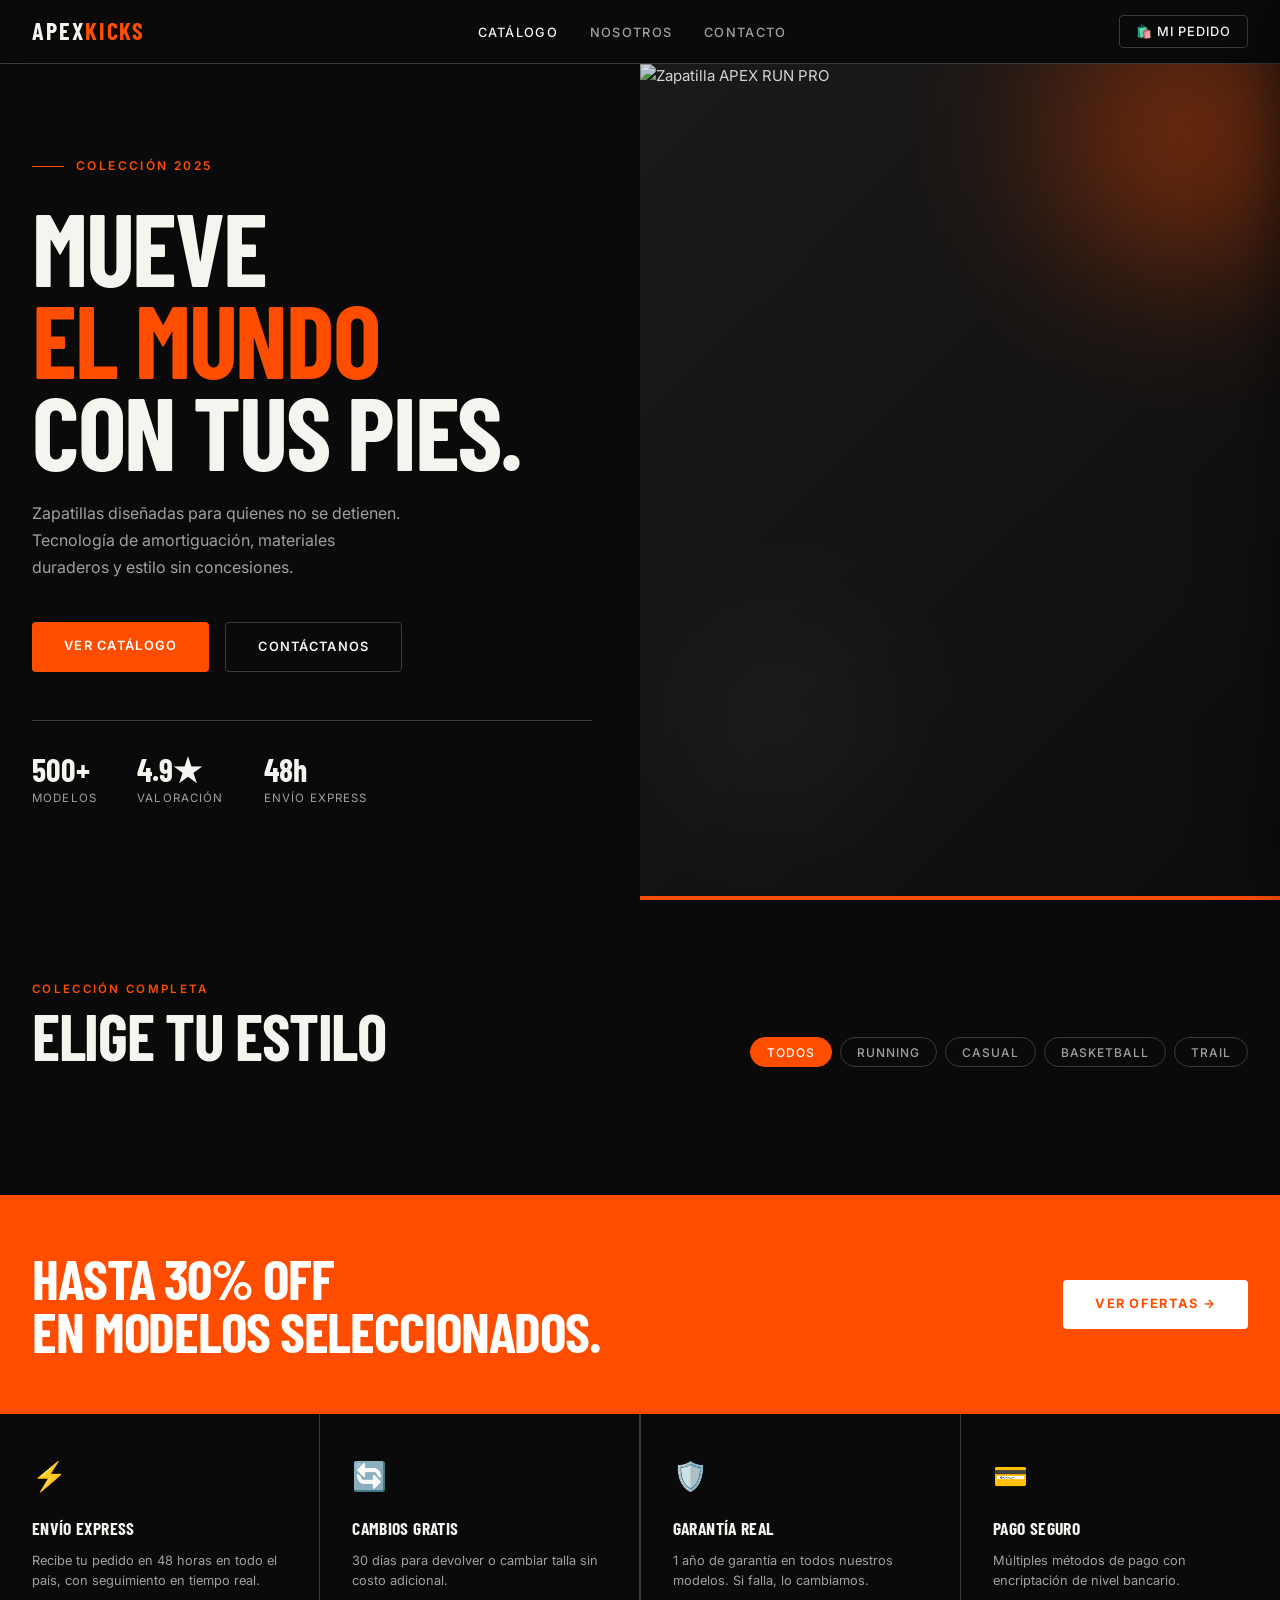
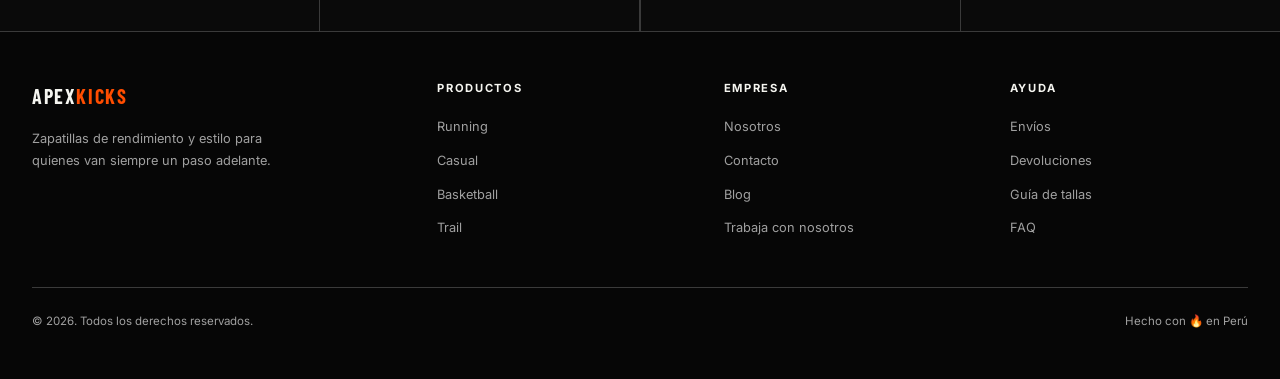
==== commit 1bb3038a: "Update index.html" ====
--- a/index.html
+++ b/index.html
@@ -3,7 +3,7 @@
   <head>
     <meta charset="UTF-8" />
     <meta name="viewport" content="width=device-width, initial-scale=1.0" />
-    <title>APEXKICKS — Zapatillas de Alto Rendimiento</title>
+    <title>Zapatillas de Alto Rendimiento</title>
     <meta
       name="description"
       content="Zapatillas premium para atletas y amantes del street style. Running, Basketball, Trail y más."
@@ -170,7 +170,7 @@
         </ul>
       </div>
       <div class="footer-bottom">
-        <p>© 2025 APEXKICKS. Todos los derechos reservados.</p>
+        <p>© 2026. Todos los derechos reservados.</p>
         <p>Hecho con 🔥 en Perú</p>
       </div>
     </footer>
@@ -257,10 +257,22 @@
           </div>
 
           <ol class="confirm-steps">
-            <li><span class="step-num">1</span> Te llevaremos a WhatsApp con tu pedido ya redactado. Solo debes pulsar <strong>enviar</strong>.</li>
-            <li><span class="step-num">2</span> Realiza el Yape por el monto exacto de <strong id="confirm-total">S/ 0.00</strong> al número mostrado arriba.</li>
-            <li><span class="step-num">3</span> Toma una captura de tu Yape (donde se vea el monto, la hora y el código de operación) y <strong>envíala por el mismo chat de WhatsApp</strong>, mencionando tu código de pedido <strong id="confirm-code-inline">—</strong>.</li>
-            <li><span class="step-num">4</span> Confirmaremos tu pago manualmente y coordinaremos la entrega.</li>
+            <li>
+              <span class="step-num">1</span>
+              <span>Te llevaremos a WhatsApp con tu pedido ya redactado. Solo pulsa <b>Enviar</b>.</span>
+            </li>
+            <li>
+              <span class="step-num">2</span>
+              <span>Yapea el monto exacto de <b id="confirm-total">S/ 0.00</b> al número mostrado arriba.</span>
+            </li>
+            <li>
+              <span class="step-num">3</span>
+              <span>Toma captura de tu Yape (monto, hora y código de operación) y envíala por el mismo chat de WhatsApp indicando tu código <b id="confirm-code-inline">—</b>.</span>
+            </li>
+            <li>
+              <span class="step-num">4</span>
+              <span>Confirmaremos tu pago y coordinaremos la entrega contigo.</span>
+            </li>
           </ol>
 
           <div class="fraud-warning">
--- a/css/style.css
+++ b/css/style.css
@@ -236,13 +236,33 @@
   letter-spacing: 0.1em;
   cursor: pointer;
   border-radius: var(--radius);
-  transition: background var(--transition), transform var(--transition);
+  transition: background var(--transition), transform var(--transition), box-shadow var(--transition);
   display: inline-block;
+  position: relative;
+  overflow: hidden;
+  isolation: isolate;
+}
+
+.btn-primary::after {
+  content: "";
+  position: absolute;
+  top: 0;
+  left: -75%;
+  width: 50%;
+  height: 100%;
+  background: linear-gradient(120deg, transparent, rgba(255, 255, 255, 0.35), transparent);
+  transform: skewX(-20deg);
+  transition: left 0.6s ease;
+}
+
+.btn-primary:hover::after {
+  left: 130%;
 }
 
 .btn-primary:hover {
   background: #e03e00;
-  transform: translateY(-1px);
+  transform: translateY(-2px);
+  box-shadow: 0 8px 24px -8px rgba(255, 77, 0, 0.6);
 }
 
 .btn-outline {
@@ -300,13 +320,10 @@
   width: 100%;
   height: 100%;
   object-fit: cover;
-  opacity: 0.7;
-  transform: scale(1.05);
-  transition: transform 8s ease;
-}
-
-.hero-visual:hover .hero-img {
-  transform: scale(1);
+  opacity: 0.85;
+  position: relative;
+  z-index: 1;
+  animation: hero-float 6s ease-in-out infinite;
 }
 
 .hero-accent-line {
@@ -316,6 +333,46 @@
   right: 0;
   height: 4px;
   background: var(--accent);
+  z-index: 2;
+}
+
+/* Blobs decorativos animados */
+.hero-blob {
+  position: absolute;
+  border-radius: 50%;
+  filter: blur(70px);
+  pointer-events: none;
+  z-index: 0;
+}
+
+.blob-1 {
+  width: 420px;
+  height: 420px;
+  background: radial-gradient(circle, var(--accent) 0%, transparent 70%);
+  opacity: 0.55;
+  top: -140px;
+  right: -120px;
+  animation: float-blob 14s ease-in-out infinite;
+}
+
+.blob-2 {
+  width: 280px;
+  height: 280px;
+  background: radial-gradient(circle, #ffffff 0%, transparent 70%);
+  opacity: 0.07;
+  bottom: 5%;
+  left: 0;
+  animation: float-blob 18s ease-in-out infinite reverse;
+}
+
+@keyframes float-blob {
+  0%, 100% { transform: translate(0, 0) scale(1); }
+  50% { transform: translate(40px, -50px) scale(1.12); }
+}
+
+@keyframes hero-float {
+  0%, 100% { transform: translateY(0) scale(1.05); }
+  50% { transform: translateY(-14px) scale(1.07); }
 }
 
 /* ============================================
@@ -393,19 +450,35 @@
   display: grid;
   grid-template-columns: repeat(3, 1fr);
   gap: 1.5px;
+  perspective: 1000px;
 }
 
 .product-card {
   background: var(--bg-card);
   overflow: hidden;
   cursor: pointer;
-  transition: background var(--transition);
   display: flex;
   flex-direction: column;
+  will-change: transform;
+  transform-style: preserve-3d;
+  opacity: 0;
+  transform: translateY(28px);
+  transition: opacity 0.6s ease, transform 0.15s ease-out, background var(--transition), box-shadow 0.35s ease;
+}
+
+.product-card.in-view {
+  opacity: 1;
+}
+
+.product-card.in-view:not(:hover) {
+  transform: translateY(0);
+  transition: opacity 0.6s ease, transform 0.35s ease-out, background var(--transition), box-shadow 0.35s ease;
 }
 
 .product-card:hover {
   background: var(--bg-card-hover);
+  box-shadow: 0 14px 40px -20px rgba(255, 77, 0, 0.35), 0 0 0 1px rgba(255, 77, 0, 0.14);
+  z-index: 3;
 }
 
 /* Primera tarjeta ocupa 2 filas y destaca */
@@ -429,10 +502,11 @@
   height: 100%;
   object-fit: cover;
   transition: transform 0.4s ease;
+  transform: translateZ(0);
 }
 
 .product-card:hover .product-img-wrap img {
-  transform: scale(1.04);
+  transform: scale(1.03);
 }
 
 .badge {
@@ -450,6 +524,12 @@
 .badge-new {
   background: var(--white);
   color: var(--bg);
+  animation: pulse-badge 2.2s ease-in-out infinite;
+}
+
+@keyframes pulse-badge {
+  0%, 100% { box-shadow: 0 0 0 0 rgba(255, 255, 255, 0.45); }
+  50% { box-shadow: 0 0 0 6px rgba(255, 255, 255, 0); }
 }
 
 .badge-sale {
@@ -512,8 +592,56 @@
   text-decoration: line-through;
 }
 
+.product-options {
+  display: flex;
+  align-items: center;
+  gap: 0.5rem;
+  margin-top: 0.6rem;
+}
+
+.talla-select {
+  flex: 1;
+  background: var(--bg);
+  border: 1px solid var(--gray-2);
+  color: var(--white);
+  padding: 0.55rem 0.6rem;
+  font-size: 0.75rem;
+  font-weight: 500;
+  border-radius: var(--radius);
+  outline: none;
+  cursor: pointer;
+  font-family: var(--font-body);
+  transition: border-color var(--transition);
+  -webkit-appearance: none;
+  appearance: none;
+}
+
+.talla-select:focus {
+  border-color: var(--accent);
+}
+
+.talla-select option {
+  background: var(--bg-card);
+}
+
+.stock-info {
+  font-size: 0.68rem;
+  color: var(--gray-1);
+  margin-top: 0.35rem;
+  min-height: 1em;
+}
+
+.stock-info.low {
+  color: var(--accent);
+  font-weight: 600;
+}
+
+.stock-info.out {
+  color: var(--error);
+}
+
 .btn-add {
-  margin-top: 0.75rem;
+  margin-top: 0.6rem;
   background: transparent;
   color: var(--white);
   border: 1px solid var(--gray-2);
@@ -527,12 +655,43 @@
   border-radius: var(--radius);
   transition: all var(--transition);
   width: 100%;
+  position: relative;
+  overflow: hidden;
+}
+
+.btn-add::after {
+  content: "";
+  position: absolute;
+  top: 0;
+  left: -75%;
+  width: 50%;
+  height: 100%;
+  background: linear-gradient(120deg, transparent, rgba(255, 255, 255, 0.25), transparent);
+  transform: skewX(-20deg);
+  transition: left 0.5s ease;
+}
+
+.btn-add:hover::after {
+  left: 130%;
 }
 
 .btn-add:hover {
   background: var(--accent);
   border-color: var(--accent);
   color: #fff;
+  transform: translateY(-1px);
+}
+
+.btn-add:disabled {
+  opacity: 0.4;
+  cursor: not-allowed;
+}
+
+.btn-add:disabled:hover {
+  background: transparent;
+  border-color: var(--gray-2);
+  color: var(--white);
+  transform: none;
 }
 
 .empty-state {
@@ -686,7 +845,7 @@
 }
 
 /* ============================================
-   CART PANEL
+   PEDIDO PANEL (antes "Carrito")
    ============================================ */
 .cart-overlay {
   position: fixed;
@@ -696,6 +855,7 @@
   opacity: 0;
   pointer-events: none;
   transition: opacity var(--transition);
+  backdrop-filter: blur(2px);
 }
 
 .cart-overlay.open {
@@ -709,12 +869,14 @@
   right: -420px;
   width: 400px;
   height: 100dvh;
-  background: #111;
-  border-left: 1px solid var(--gray-2);
+  background: rgba(15, 15, 15, 0.85);
+  backdrop-filter: blur(18px);
+  border-left: 1px solid rgba(255, 255, 255, 0.08);
+  box-shadow: -20px 0 60px rgba(0, 0, 0, 0.5);
   z-index: 201;
   display: flex;
   flex-direction: column;
-  transition: right 0.3s cubic-bezier(0.4, 0, 0.2, 1);
+  transition: right 0.35s cubic-bezier(0.4, 0, 0.2, 1);
 }
 
 .cart-panel.open {
@@ -734,6 +896,12 @@
   font-size: 1.2rem;
   font-weight: 700;
   text-transform: uppercase;
+}
+
+.cart-header-sub {
+  font-size: 0.7rem;
+  color: var(--gray-1);
+  margin-top: 0.15rem;
 }
 
 .cart-close {
@@ -756,37 +924,66 @@
   padding: 1rem 1.5rem;
   display: flex;
   flex-direction: column;
-  gap: 1rem;
+  gap: 0.75rem;
 }
 
 .cart-empty {
   color: var(--gray-1);
   font-size: 0.85rem;
   text-align: center;
-  padding: 2rem 0;
+  padding: 2.5rem 0;
+  display: flex;
+  flex-direction: column;
+  align-items: center;
+  gap: 0.75rem;
+}
+
+.cart-empty-icon {
+  font-size: 2rem;
+  opacity: 0.5;
 }
 
 .cart-item {
-  display: flex;
-  align-items: center;
-  gap: 1rem;
+  display: grid;
+  grid-template-columns: 56px 1fr auto;
+  gap: 0.75rem;
+  align-items: center;
   background: var(--bg-card);
   padding: 0.75rem;
   border-radius: var(--radius);
+  border: 1px solid transparent;
+  transition: border-color var(--transition), transform var(--transition);
+  animation: item-pop 0.3s ease;
+}
+
+@keyframes item-pop {
+  from { opacity: 0; transform: translateX(12px); }
+  to { opacity: 1; transform: translateX(0); }
+}
+
+.cart-item:hover {
+  border-color: var(--gray-2);
 }
 
 .cart-item img {
-  width: 60px;
-  height: 60px;
+  width: 56px;
+  height: 56px;
   object-fit: cover;
-  border-radius: 2px;
+  border-radius: 4px;
 }
 
 .cart-item-info {
-  flex: 1;
   display: flex;
   flex-direction: column;
-  gap: 0.2rem;
+  gap: 0.35rem;
+  min-width: 0;
+}
+
+.cart-item-top {
+  display: flex;
+  align-items: flex-start;
+  justify-content: space-between;
+  gap: 0.5rem;
 }
 
 .cart-item-name {
@@ -795,11 +992,69 @@
   text-transform: uppercase;
   font-family: var(--font-display);
   letter-spacing: 0.02em;
+  line-height: 1.2;
+}
+
+.cart-item-talla {
+  display: inline-block;
+  font-size: 0.62rem;
+  font-weight: 600;
+  background: var(--bg);
+  border: 1px solid var(--gray-2);
+  padding: 0.1rem 0.4rem;
+  border-radius: 3px;
+  color: var(--gray-1);
+  white-space: nowrap;
+}
+
+.cart-item-bottom {
+  display: flex;
+  align-items: center;
+  justify-content: space-between;
+  gap: 0.5rem;
 }
 
 .cart-item-price {
-  font-size: 0.75rem;
-  color: var(--gray-1);
+  font-size: 0.78rem;
+  font-weight: 700;
+  color: var(--white);
+  font-family: var(--font-display);
+}
+
+.qty-stepper {
+  display: flex;
+  align-items: center;
+  gap: 0.4rem;
+  border: 1px solid var(--gray-2);
+  border-radius: var(--radius);
+  padding: 0.1rem;
+}
+
+.qty-btn {
+  background: none;
+  border: none;
+  color: var(--white);
+  width: 22px;
+  height: 22px;
+  border-radius: 3px;
+  cursor: pointer;
+  font-size: 0.9rem;
+  line-height: 1;
+  transition: background var(--transition), color var(--transition);
+  display: flex;
+  align-items: center;
+  justify-content: center;
+}
+
+.qty-btn:hover {
+  background: var(--accent);
+}
+
+.qty-value {
+  font-size: 0.78rem;
+  font-weight: 700;
+  min-width: 18px;
+  text-align: center;
 }
 
 .cart-item-remove {
@@ -810,6 +1065,7 @@
   cursor: pointer;
   line-height: 1;
   transition: color var(--transition);
+  align-self: flex-start;
 }
 
 .cart-item-remove:hover {
@@ -854,11 +1110,50 @@
   letter-spacing: 0.1em;
   cursor: pointer;
   border-radius: var(--radius);
-  transition: background var(--transition);
+  transition: background var(--transition), transform var(--transition), box-shadow var(--transition);
+  position: relative;
+  overflow: hidden;
+  display: flex;
+  align-items: center;
+  justify-content: center;
+  gap: 0.5rem;
+}
+
+.btn-checkout::after {
+  content: "";
+  position: absolute;
+  top: 0;
+  left: -75%;
+  width: 50%;
+  height: 100%;
+  background: linear-gradient(120deg, transparent, rgba(255, 255, 255, 0.35), transparent);
+  transform: skewX(-20deg);
+  transition: left 0.6s ease;
+}
+
+.btn-checkout:hover::after {
+  left: 130%;
 }
 
 .btn-checkout:hover {
   background: #e03e00;
+  transform: translateY(-1px);
+  box-shadow: 0 8px 24px -8px rgba(255, 77, 0, 0.6);
+}
+
+.btn-checkout:disabled {
+  opacity: 0.4;
+  cursor: not-allowed;
+  transform: none;
+  box-shadow: none;
+}
+
+.cart-footer-note {
+  font-size: 0.7rem;
+  color: var(--gray-1);
+  text-align: center;
+  margin-top: 0.75rem;
+  line-height: 1.5;
 }
 
 /* ============================================
@@ -1040,6 +1335,280 @@
 }
 
 /* ============================================
+   MODAL CHECKOUT / CONFIRMACIÓN (tienda)
+   ============================================ */
+.store-modal-overlay {
+  position: fixed;
+  inset: 0;
+  background: rgba(0, 0, 0, 0.7);
+  z-index: 400;
+  display: none;
+  align-items: center;
+  justify-content: center;
+  padding: 1rem;
+  backdrop-filter: blur(4px);
+}
+
+.store-modal-overlay.open {
+  display: flex;
+}
+
+.store-modal {
+  background: #111317;
+  border: 1px solid var(--gray-2);
+  border-radius: 8px;
+  width: 100%;
+  max-width: 480px;
+  max-height: 90dvh;
+  overflow-y: auto;
+  animation: modal-pop 0.3s cubic-bezier(0.34, 1.56, 0.64, 1);
+}
+
+@keyframes modal-pop {
+  from { opacity: 0; transform: translateY(24px) scale(0.96); }
+  to   { opacity: 1; transform: translateY(0) scale(1); }
+}
+
+.store-modal-header {
+  padding: 1.25rem 1.5rem;
+  border-bottom: 1px solid var(--gray-2);
+  display: flex;
+  align-items: center;
+  justify-content: space-between;
+}
+
+.store-modal-title {
+  font-family: var(--font-display);
+  font-size: 1.4rem;
+  font-weight: 700;
+  text-transform: uppercase;
+  letter-spacing: -0.01em;
+}
+
+.store-modal-close {
+  background: none;
+  border: none;
+  color: var(--gray-1);
+  font-size: 1.1rem;
+  cursor: pointer;
+  line-height: 1;
+  transition: color var(--transition);
+}
+
+.store-modal-close:hover {
+  color: var(--white);
+}
+
+.store-modal-body {
+  padding: 1.5rem;
+  display: flex;
+  flex-direction: column;
+  gap: 1.25rem;
+}
+
+.store-modal-footer {
+  padding: 1rem 1.5rem;
+  border-top: 1px solid var(--gray-2);
+  display: flex;
+  gap: 0.75rem;
+  justify-content: flex-end;
+}
+
+/* Resumen del pedido en el checkout */
+.order-summary {
+  background: var(--bg-card);
+  border-radius: var(--radius);
+  padding: 1rem 1.1rem;
+  display: flex;
+  flex-direction: column;
+  gap: 0.5rem;
+}
+
+.order-summary-item {
+  display: flex;
+  justify-content: space-between;
+  gap: 0.5rem;
+  font-size: 0.78rem;
+  color: var(--gray-1);
+}
+
+.order-summary-item span:first-child {
+  color: var(--white);
+  font-weight: 500;
+}
+
+.order-summary-total {
+  display: flex;
+  justify-content: space-between;
+  align-items: baseline;
+  font-family: var(--font-display);
+  font-size: 1.3rem;
+  font-weight: 700;
+  padding-top: 0.6rem;
+  margin-top: 0.25rem;
+  border-top: 1px solid var(--gray-2);
+}
+
+/* Botón WhatsApp */
+.btn-whatsapp {
+  width: 100%;
+  background: #25d366;
+  color: #0a0a0a;
+  border: none;
+  padding: 0.9rem;
+  font-family: var(--font-body);
+  font-size: 0.8rem;
+  font-weight: 700;
+  text-transform: uppercase;
+  letter-spacing: 0.1em;
+  border-radius: var(--radius);
+  cursor: pointer;
+  display: flex;
+  align-items: center;
+  justify-content: center;
+  gap: 0.6rem;
+  transition: background var(--transition), transform var(--transition), box-shadow var(--transition);
+  text-decoration: none;
+  position: relative;
+  overflow: hidden;
+}
+
+.btn-whatsapp::after {
+  content: "";
+  position: absolute;
+  top: 0;
+  left: -75%;
+  width: 50%;
+  height: 100%;
+  background: linear-gradient(120deg, transparent, rgba(255, 255, 255, 0.4), transparent);
+  transform: skewX(-20deg);
+  transition: left 0.6s ease;
+}
+
+.btn-whatsapp:hover::after {
+  left: 130%;
+}
+
+.btn-whatsapp:hover {
+  background: #1ebe5b;
+  transform: translateY(-2px);
+  box-shadow: 0 8px 24px -8px rgba(37, 211, 102, 0.6);
+}
+
+/* Código de pedido */
+.confirm-code-box {
+  background: var(--accent-dim);
+  border: 1px dashed var(--accent);
+  border-radius: var(--radius);
+  padding: 1rem;
+  text-align: center;
+}
+
+.confirm-code-label {
+  font-size: 0.62rem;
+  font-weight: 600;
+  text-transform: uppercase;
+  letter-spacing: 0.15em;
+  color: var(--gray-1);
+  margin-bottom: 0.4rem;
+}
+
+.confirm-code-value {
+  font-family: var(--font-display);
+  font-size: 2rem;
+  font-weight: 700;
+  color: var(--accent);
+  letter-spacing: 0.04em;
+}
+
+/* Caja Yape */
+.yape-box {
+  background: linear-gradient(135deg, #2d1a4f 0%, #1a1030 100%);
+  border: 1px solid #6c3ce0;
+  border-radius: var(--radius);
+  padding: 1.1rem 1.25rem;
+}
+
+.yape-box h4 {
+  font-family: var(--font-display);
+  font-size: 1.15rem;
+  font-weight: 700;
+  text-transform: uppercase;
+  letter-spacing: 0.01em;
+  margin-bottom: 0.5rem;
+  color: #b794f6;
+  display: flex;
+  align-items: center;
+  gap: 0.5rem;
+}
+
+.yape-number {
+  font-family: var(--font-display);
+  font-size: 1.7rem;
+  font-weight: 700;
+  letter-spacing: 0.02em;
+  color: #fff;
+  margin: 0.25rem 0;
+}
+
+.yape-name {
+  font-size: 0.78rem;
+  color: var(--gray-1);
+}
+
+/* Pasos de verificación */
+.confirm-steps {
+  list-style: none;
+  display: flex;
+  flex-direction: column;
+  gap: 0.85rem;
+}
+
+.confirm-steps li {
+  display: flex;
+  gap: 0.75rem;
+  font-size: 0.82rem;
+  line-height: 1.6;
+  color: var(--gray-1);
+}
+
+.confirm-steps li strong {
+  color: var(--white);
+}
+
+.confirm-steps .step-num {
+  flex-shrink: 0;
+  width: 24px;
+  height: 24px;
+  border-radius: 50%;
+  background: var(--accent);
+  color: #fff;
+  font-size: 0.75rem;
+  font-weight: 700;
+  display: flex;
+  align-items: center;
+  justify-content: center;
+  margin-top: 0.05rem;
+}
+
+/* Aviso anti-fraude */
+.fraud-warning {
+  background: rgba(245, 158, 11, 0.1);
+  border: 1px solid rgba(245, 158, 11, 0.3);
+  border-radius: var(--radius);
+  padding: 0.85rem 1rem;
+  font-size: 0.78rem;
+  color: #f59e0b;
+  line-height: 1.65;
+  display: flex;
+  gap: 0.6rem;
+}
+
+.fraud-warning span:first-child {
+  flex-shrink: 0;
+}
+
+/* ============================================
    RESPONSIVE
    ============================================ */
 @media (max-width: 1024px) {
@@ -1114,4 +1683,22 @@
     flex-direction: column;
     align-items: flex-start;
   }
-}+
+  .cart-panel {
+    width: 100%;
+    right: -100%;
+  }
+
+  .store-modal {
+    max-height: 95dvh;
+  }
+
+  .yape-number {
+    font-size: 1.4rem;
+  }
+
+  .confirm-code-value {
+    font-size: 1.6rem;
+    letter-spacing: 0.08em;
+  }
+}
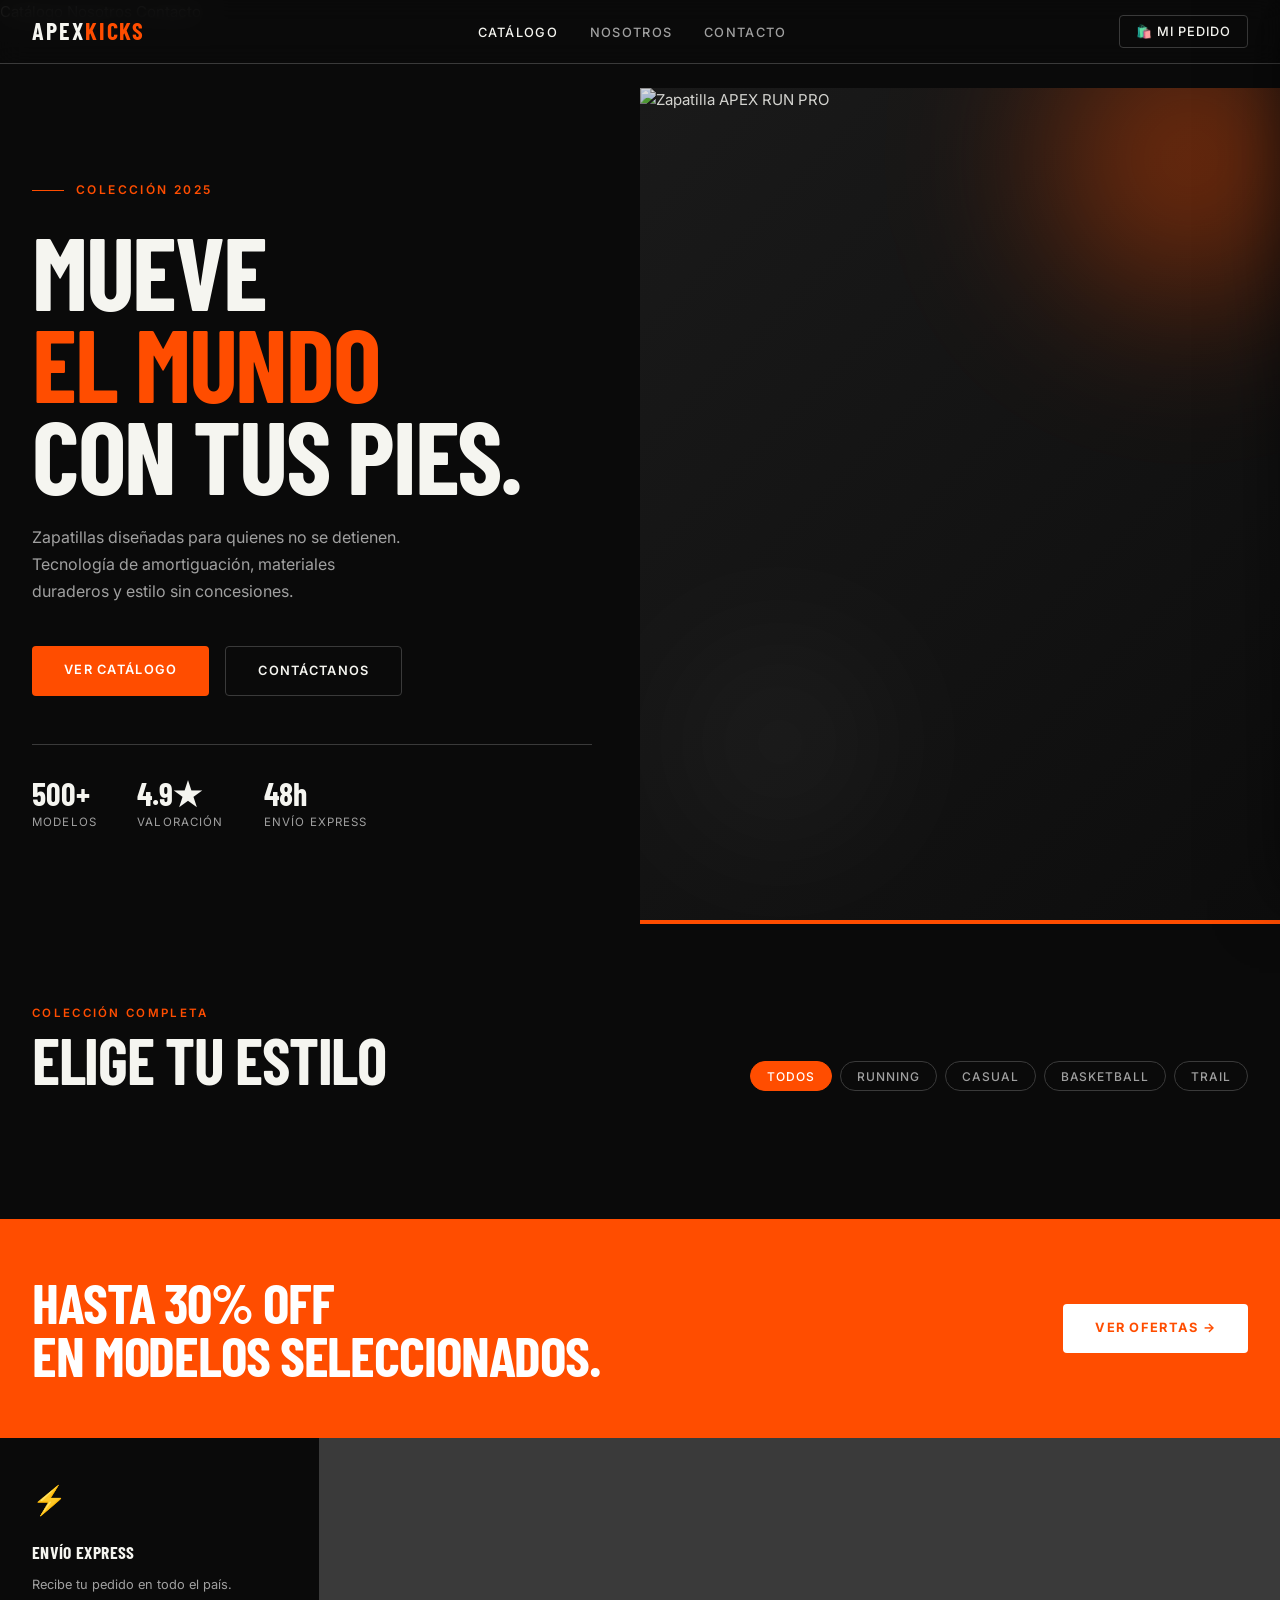
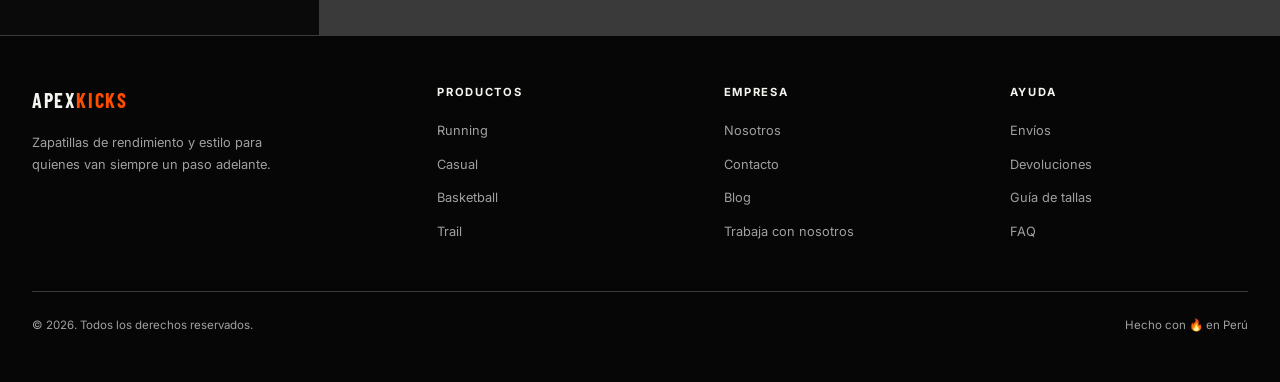
==== commit c0e35f3c: "Update index.html" ====
--- a/index.html
+++ b/index.html
@@ -33,7 +33,17 @@
           🛍️ Mi Pedido
           <span id="cart-count">0</span>
         </button>
-      </div>
+        <button class="hamburger" id="hamburger" aria-label="Menú" style="display:none">
+          <span></span><span></span><span></span>
+        </button>
+      </div>
+    </nav>
+
+    <!-- MENÚ MÓVIL -->
+    <nav class="nav-mobile" id="nav-mobile">
+      <a href="#catalogo" class="active">Catálogo</a>
+      <a href="#nosotros">Nosotros</a>
+      <a href="contacto.html">Contacto</a>
     </nav>
 
     <!-- HERO -->
@@ -113,22 +123,7 @@
         <div class="feature-item">
           <div class="feature-icon">⚡</div>
           <div class="feature-title">Envío express</div>
-          <p class="feature-desc">Recibe tu pedido en 48 horas en todo el país, con seguimiento en tiempo real.</p>
-        </div>
-        <div class="feature-item">
-          <div class="feature-icon">🔄</div>
-          <div class="feature-title">Cambios gratis</div>
-          <p class="feature-desc">30 días para devolver o cambiar talla sin costo adicional.</p>
-        </div>
-        <div class="feature-item">
-          <div class="feature-icon">🛡️</div>
-          <div class="feature-title">Garantía real</div>
-          <p class="feature-desc">1 año de garantía en todos nuestros modelos. Si falla, lo cambiamos.</p>
-        </div>
-        <div class="feature-item">
-          <div class="feature-icon">💳</div>
-          <div class="feature-title">Pago seguro</div>
-          <p class="feature-desc">Múltiples métodos de pago con encriptación de nivel bancario.</p>
+          <p class="feature-desc">Recibe tu pedido en todo el país.</p>
         </div>
       </div>
     </section>
--- a/css/style.css
+++ b/css/style.css
@@ -1561,15 +1561,26 @@
   list-style: none;
   display: flex;
   flex-direction: column;
-  gap: 0.85rem;
+  gap: 0.75rem;
 }
 
 .confirm-steps li {
   display: flex;
   gap: 0.75rem;
-  font-size: 0.82rem;
-  line-height: 1.6;
-  color: var(--gray-1);
+  align-items: flex-start;
+  font-size: 0.83rem;
+  line-height: 1.65;
+  color: var(--gray-1);
+}
+
+.confirm-steps li > span:last-child {
+  flex: 1;
+  color: var(--gray-1);
+}
+
+.confirm-steps li b {
+  color: var(--white);
+  font-weight: 600;
 }
 
 .confirm-steps li strong {
@@ -1609,19 +1620,22 @@
 }
 
 /* ============================================
-   RESPONSIVE
+   RESPONSIVE — Mobile first, todos los breakpoints
    ============================================ */
+
+/* ---- TABLET ≤1024px ---- */
 @media (max-width: 1024px) {
   .hero {
     grid-template-columns: 1fr;
-  }
-
-  .hero-visual {
-    display: none;
-  }
+    min-height: auto;
+    padding-bottom: 3rem;
+  }
+
+  .hero-visual { display: none; }
 
   .hero-content {
-    padding: 6rem 2rem 3rem;
+    padding: 7rem 2rem 3rem;
+    align-items: flex-start;
   }
 
   #catalogo-grid {
@@ -1642,63 +1656,384 @@
 
   footer {
     grid-template-columns: 1fr 1fr;
+    gap: 2rem;
   }
 
   .contact-layout {
     grid-template-columns: 1fr;
     gap: 3rem;
   }
-}
-
-@media (max-width: 640px) {
-  .nav-links {
+
+  .promo-banner {
+    padding: 3rem 2rem;
+  }
+
+  .section {
+    padding: 4rem 1.5rem;
+  }
+}
+
+/* ---- MÓVIL GRANDE ≤768px ---- */
+@media (max-width: 768px) {
+  /* NAV: oculta links de escritorio, muestra hamburguesa */
+  .nav {
+    padding: 0 1.25rem;
+    height: 58px;
+  }
+
+  .nav-links { display: none; }
+
+  .nav-logo { font-size: 1.25rem; }
+
+  .hamburger {
+    display: flex;
+    flex-direction: column;
+    justify-content: center;
+    gap: 5px;
+    background: none;
+    border: none;
+    cursor: pointer;
+    padding: 0.4rem;
+    z-index: 110;
+  }
+
+  .hamburger span {
+    display: block;
+    width: 22px;
+    height: 2px;
+    background: var(--white);
+    border-radius: 2px;
+    transition: all 0.25s ease;
+    transform-origin: center;
+  }
+
+  .hamburger.open span:nth-child(1) { transform: translateY(7px) rotate(45deg); }
+  .hamburger.open span:nth-child(2) { opacity: 0; transform: scaleX(0); }
+  .hamburger.open span:nth-child(3) { transform: translateY(-7px) rotate(-45deg); }
+
+  /* Menú móvil desplegable */
+  .nav-mobile {
     display: none;
-  }
-
-  #catalogo-grid {
-    grid-template-columns: 1fr;
-  }
-
-  .features-grid {
-    grid-template-columns: 1fr;
-  }
-
-  footer {
-    grid-template-columns: 1fr;
-  }
-
-  .promo-banner {
-    grid-template-columns: 1fr;
-  }
-
-  .form-row {
-    grid-template-columns: 1fr;
+    position: fixed;
+    top: 58px;
+    left: 0;
+    right: 0;
+    background: rgba(10, 10, 10, 0.97);
+    backdrop-filter: blur(16px);
+    border-bottom: 1px solid var(--gray-2);
+    z-index: 105;
+    padding: 1.25rem 1.5rem 1.75rem;
+    flex-direction: column;
+    gap: 0;
+  }
+
+  .nav-mobile.open { display: flex; }
+
+  .nav-mobile a {
+    font-size: 1.1rem;
+    font-weight: 600;
+    text-transform: uppercase;
+    letter-spacing: 0.08em;
+    color: var(--gray-1);
+    padding: 0.875rem 0;
+    border-bottom: 1px solid var(--gray-2);
+    transition: color var(--transition);
+    display: block;
+  }
+
+  .nav-mobile a:last-child { border-bottom: none; }
+  .nav-mobile a:hover, .nav-mobile a.active { color: var(--white); }
+
+  /* HERO */
+  .hero-content {
+    padding: 6rem 1.25rem 2.5rem;
+  }
+
+  .hero-title {
+    font-size: clamp(3rem, 12vw, 5rem);
+  }
+
+  .hero-sub {
+    font-size: 0.9rem;
+    max-width: 100%;
+  }
+
+  .hero-ctas {
+    flex-direction: column;
+    gap: 0.75rem;
+  }
+
+  .btn-primary, .btn-outline {
+    width: 100%;
+    text-align: center;
+    padding: 0.875rem 1.5rem;
   }
 
   .hero-stats {
     gap: 1.5rem;
+    flex-wrap: wrap;
+    margin-top: 2rem;
+    padding-top: 1.5rem;
+  }
+
+  /* CATÁLOGO */
+  .section {
+    padding: 3rem 1.25rem;
   }
 
   .section-header {
     flex-direction: column;
     align-items: flex-start;
-  }
-
+    gap: 1rem;
+    margin-bottom: 1.75rem;
+  }
+
+  .section-title {
+    font-size: clamp(2rem, 9vw, 3rem);
+  }
+
+  .filters {
+    width: 100%;
+    overflow-x: auto;
+    flex-wrap: nowrap;
+    padding-bottom: 0.25rem;
+    scrollbar-width: none;
+    -ms-overflow-style: none;
+  }
+
+  .filters::-webkit-scrollbar { display: none; }
+
+  .filter-btn {
+    white-space: nowrap;
+    flex-shrink: 0;
+  }
+
+  #catalogo-grid {
+    grid-template-columns: repeat(2, 1fr);
+    gap: 1px;
+  }
+
+  .product-name { font-size: 1.1rem; }
+  .product-desc { font-size: 0.75rem; }
+  .price-current { font-size: 1.2rem; }
+
+  .product-info {
+    padding: 0.875rem;
+    gap: 0.3rem;
+  }
+
+  .product-img-wrap { height: 180px; }
+
+  /* PROMO BANNER */
+  .promo-banner {
+    grid-template-columns: 1fr;
+    gap: 1.25rem;
+    padding: 2.5rem 1.25rem;
+    text-align: center;
+  }
+
+  .promo-banner .btn-white {
+    width: 100%;
+  }
+
+  /* FEATURES */
+  .features-grid {
+    grid-template-columns: 1fr 1fr;
+    gap: 1px;
+  }
+
+  .feature-item {
+    padding: 1.75rem 1.25rem;
+  }
+
+  /* FOOTER */
+  footer {
+    grid-template-columns: 1fr 1fr;
+    gap: 2rem;
+    padding: 2.5rem 1.25rem;
+  }
+
+  .footer-brand {
+    grid-column: 1 / -1;
+  }
+
+  /* PANEL PEDIDO */
   .cart-panel {
     width: 100%;
     right: -100%;
   }
 
+  /* MODALES */
   .store-modal {
+    max-width: 100%;
     max-height: 95dvh;
-  }
-
-  .yape-number {
+    border-radius: 12px 12px 0 0;
+    margin-top: auto;
+  }
+
+  .store-modal-overlay {
+    align-items: flex-end;
+    padding: 0;
+  }
+
+  .store-modal-body {
+    padding: 1.25rem;
+    gap: 1rem;
+  }
+
+  .store-modal-header {
+    padding: 1rem 1.25rem;
+  }
+
+  .store-modal-footer {
+    padding: 0.875rem 1.25rem;
+    flex-direction: column;
+    gap: 0.6rem;
+  }
+
+  .store-modal-footer .btn-outline,
+  .store-modal-footer .btn-primary {
+    width: 100%;
+    text-align: center;
+  }
+
+  .confirm-code-value { font-size: 1.6rem; }
+  .yape-number { font-size: 1.4rem; }
+
+  /* CONTACTO */
+  .contact-hero {
+    padding: 6rem 1.25rem 2rem;
+  }
+
+  .contact-layout {
+    padding: 1.25rem 1.25rem 3rem;
+    gap: 2.5rem;
+  }
+
+  .form-row {
+    grid-template-columns: 1fr;
+  }
+
+  /* TOAST */
+  #toast {
+    width: calc(100% - 2rem);
+    white-space: normal;
+    text-align: center;
+  }
+}
+
+/* ---- MÓVIL PEQUEÑO ≤480px ---- */
+@media (max-width: 480px) {
+  .hero-title {
+    font-size: clamp(2.5rem, 14vw, 4rem);
+  }
+
+  #catalogo-grid {
+    grid-template-columns: 1fr;
+    gap: 1px;
+  }
+
+  .product-card.featured .product-img-wrap,
+  .product-img-wrap {
+    height: 220px;
+  }
+
+  .product-name { font-size: 1.25rem; }
+  .product-desc { font-size: 0.78rem; }
+
+  .product-options {
+    flex-direction: column;
+    gap: 0.4rem;
+  }
+
+  .talla-select {
+    width: 100%;
+  }
+
+  .btn-add {
+    width: 100%;
+  }
+
+  .features-grid {
+    grid-template-columns: 1fr;
+  }
+
+  footer {
+    grid-template-columns: 1fr;
+    gap: 2rem;
+  }
+
+  .hero-stats {
+    display: grid;
+    grid-template-columns: repeat(3, 1fr);
+    gap: 1rem;
+  }
+
+  .cart-header h3 { font-size: 1rem; }
+
+  .order-summary-total {
+    font-size: 1.1rem;
+  }
+
+  .confirm-code-value {
     font-size: 1.4rem;
-  }
-
-  .confirm-code-value {
-    font-size: 1.6rem;
-    letter-spacing: 0.08em;
-  }
-}
+    letter-spacing: 0.02em;
+  }
+
+  .yape-number { font-size: 1.25rem; }
+
+  .yape-box {
+    padding: 0.875rem 1rem;
+  }
+
+  .fraud-warning {
+    font-size: 0.73rem;
+  }
+
+  .promo-banner h2 {
+    font-size: clamp(1.6rem, 7vw, 2.5rem);
+  }
+
+  .nav {
+    padding: 0 1rem;
+  }
+}
+
+/* ---- PANTALLA MUY PEQUEÑA ≤360px ---- */
+@media (max-width: 360px) {
+  .hero-title {
+    font-size: 2.25rem;
+  }
+
+  .section {
+    padding: 2.5rem 1rem;
+  }
+
+  .contact-hero {
+    padding: 5.5rem 1rem 1.5rem;
+  }
+
+  .contact-layout {
+    padding: 1rem 1rem 2.5rem;
+  }
+
+  .store-modal-body {
+    padding: 1rem;
+  }
+
+  footer {
+    padding: 2rem 1rem;
+  }
+
+  .cart-header {
+    padding: 1rem;
+  }
+
+  #cart-items {
+    padding: 0.75rem 1rem;
+  }
+
+  .cart-footer {
+    padding: 0.875rem 1rem;
+  }
+}
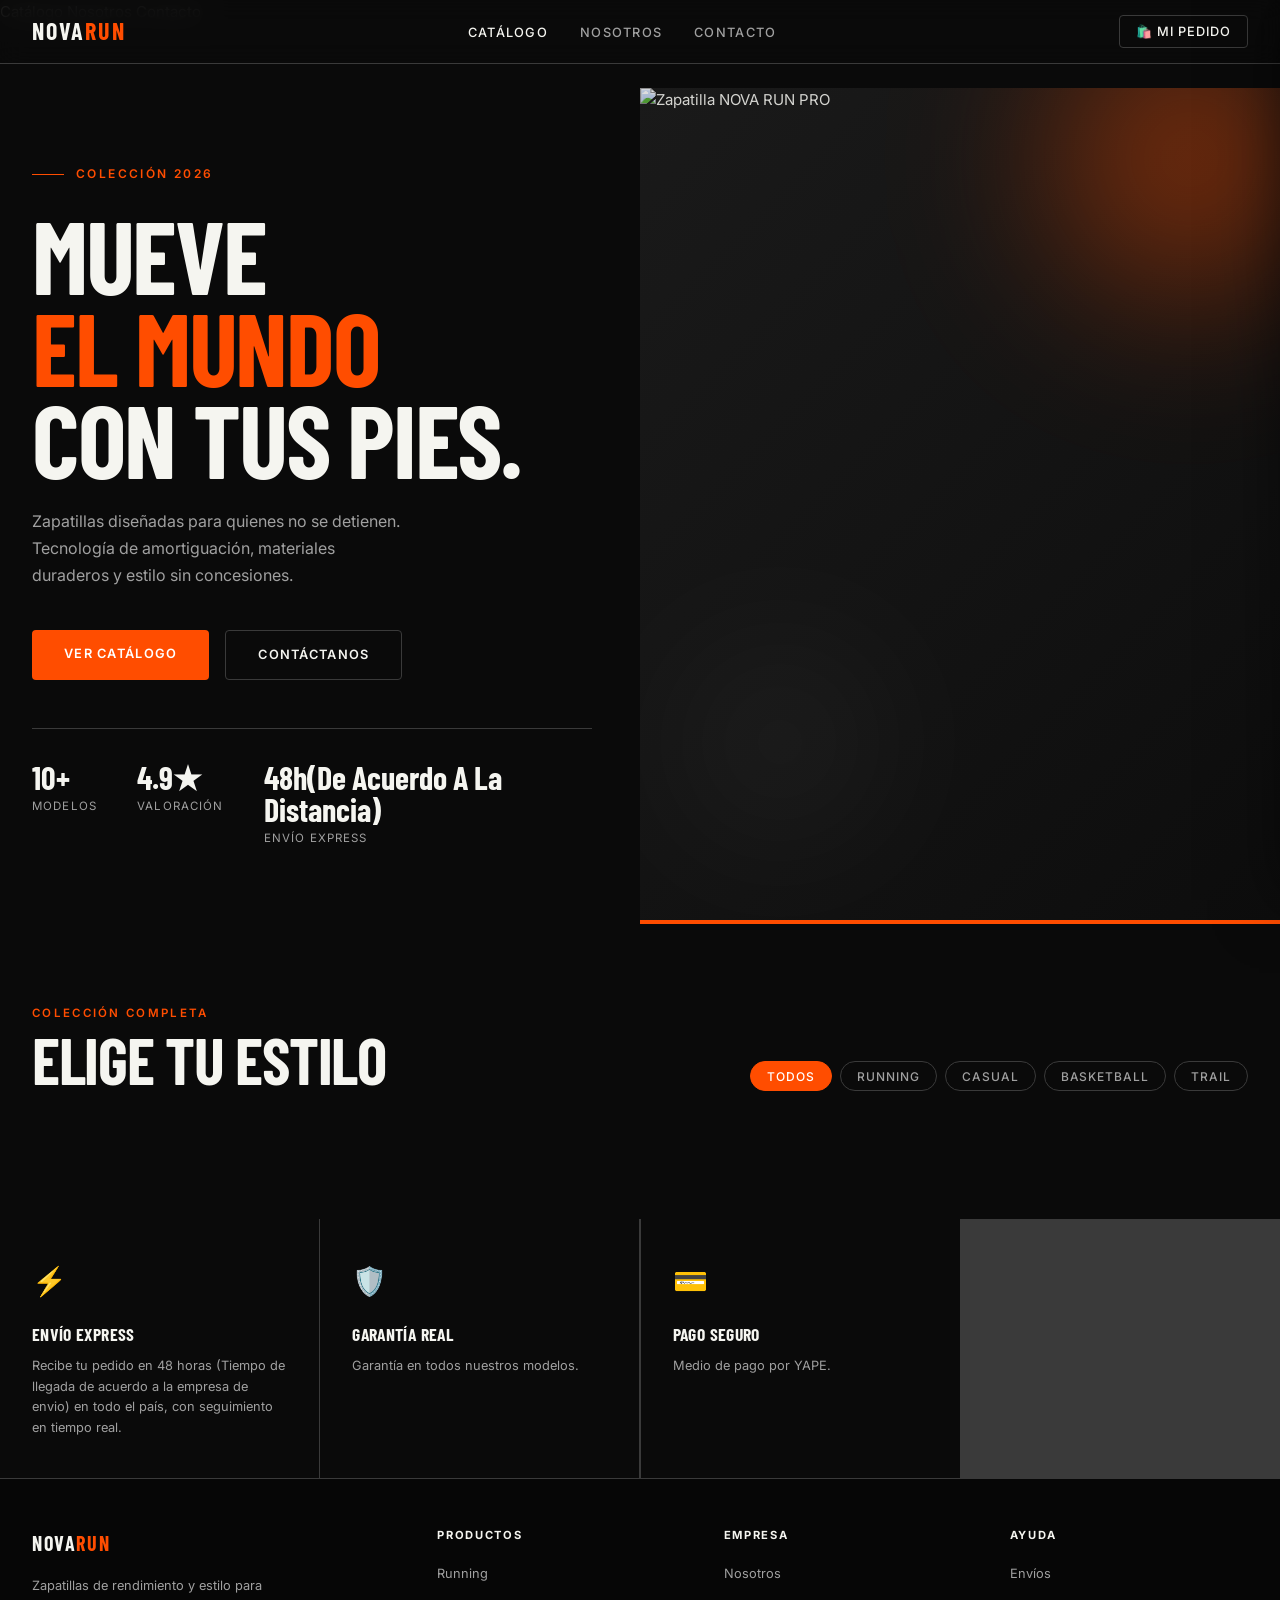
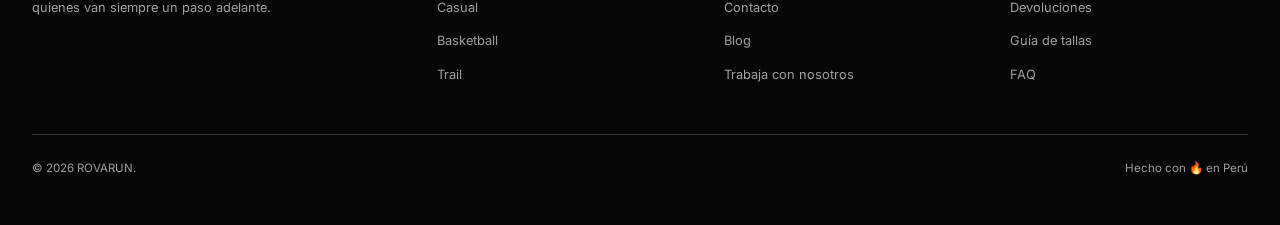
==== commit 2341daa4: "Update index.html" ====
--- a/index.html
+++ b/index.html
@@ -3,7 +3,7 @@
   <head>
     <meta charset="UTF-8" />
     <meta name="viewport" content="width=device-width, initial-scale=1.0" />
-    <title>Zapatillas de Alto Rendimiento</title>
+    <title>NOVARUN — Zapatillas de Alto Rendimiento</title>
     <meta
       name="description"
       content="Zapatillas premium para atletas y amantes del street style. Running, Basketball, Trail y más."
@@ -22,7 +22,7 @@
   <body>
     <!-- NAVEGACIÓN -->
     <nav class="nav">
-      <a href="index.html" class="nav-logo">APEX<span>KICKS</span></a>
+      <a href="index.html" class="nav-logo">NOVA<span>RUN</span></a>
       <ul class="nav-links">
         <li><a href="#catalogo" class="active">Catálogo</a></li>
         <li><a href="#nosotros">Nosotros</a></li>
@@ -49,7 +49,7 @@
     <!-- HERO -->
     <section class="hero" id="inicio">
       <div class="hero-content">
-        <span class="hero-eyebrow">Colección 2025</span>
+        <span class="hero-eyebrow">Colección 2026</span>
         <h1 class="hero-title">
           Mueve
           <em>el mundo</em>
@@ -65,7 +65,7 @@
         </div>
         <div class="hero-stats">
           <div>
-            <div class="stat-num">500+</div>
+            <div class="stat-num">10+</div>
             <div class="stat-label">Modelos</div>
           </div>
           <div>
@@ -73,7 +73,7 @@
             <div class="stat-label">Valoración</div>
           </div>
           <div>
-            <div class="stat-num">48h</div>
+            <div class="stat-num">48h(De Acuerdo A La Distancia)</div>
             <div class="stat-label">Envío express</div>
           </div>
         </div>
@@ -81,11 +81,18 @@
       <div class="hero-visual">
         <div class="hero-blob blob-1"></div>
         <div class="hero-blob blob-2"></div>
-        <img
-          src="https://images.unsplash.com/photo-1542291026-7eec264c27ff?w=900&q=80"
-          alt="Zapatilla APEX RUN PRO"
-          class="hero-img"
-        />
+        <div class="sneaker-scene" id="sneaker-scene">
+          <div class="sneaker-shadow"></div>
+          <div class="sneaker-wrapper" id="sneaker-wrapper">
+            <div class="sneaker-light"></div>
+            <img
+              src="https://images.unsplash.com/photo-1542291026-7eec264c27ff?w=900&q=80"
+              alt="Zapatilla NOVA RUN PRO"
+              class="hero-img"
+              id="sneaker-img"
+            />
+          </div>
+        </div>
         <div class="hero-accent-line"></div>
       </div>
     </section>
@@ -111,19 +118,23 @@
       </div>
     </section>
 
-    <!-- BANNER PROMO -->
-    <div class="promo-banner">
-      <h2>Hasta 30% OFF<br />en modelos seleccionados.</h2>
-      <a href="#catalogo" class="btn-white">Ver ofertas →</a>
-    </div>
-
     <!-- FEATURES -->
     <section id="nosotros" style="padding: 0">
       <div class="features-grid">
         <div class="feature-item">
           <div class="feature-icon">⚡</div>
           <div class="feature-title">Envío express</div>
-          <p class="feature-desc">Recibe tu pedido en todo el país.</p>
+          <p class="feature-desc">Recibe tu pedido en 48 horas (Tiempo de llegada de acuerdo a la empresa de envio) en todo el país, con seguimiento en tiempo real.</p>
+        </div>
+        <div class="feature-item">
+          <div class="feature-icon">🛡️</div>
+          <div class="feature-title">Garantía real</div>
+          <p class="feature-desc">Garantía en todos nuestros modelos.</p>
+        </div>
+        <div class="feature-item">
+          <div class="feature-icon">💳</div>
+          <div class="feature-title">Pago seguro</div>
+          <p class="feature-desc">Medio de pago por YAPE.</p>
         </div>
       </div>
     </section>
@@ -131,7 +142,7 @@
     <!-- FOOTER -->
     <footer>
       <div class="footer-brand">
-        <a href="index.html" class="nav-logo">APEX<span>KICKS</span></a>
+        <a href="index.html" class="nav-logo">NOVA<span>RUN</span></a>
         <p class="footer-desc">
           Zapatillas de rendimiento y estilo para quienes van siempre un paso
           adelante.
@@ -165,7 +176,7 @@
         </ul>
       </div>
       <div class="footer-bottom">
-        <p>© 2026. Todos los derechos reservados.</p>
+        <p>© 2026 ROVARUN.</p>
         <p>Hecho con 🔥 en Perú</p>
       </div>
     </footer>
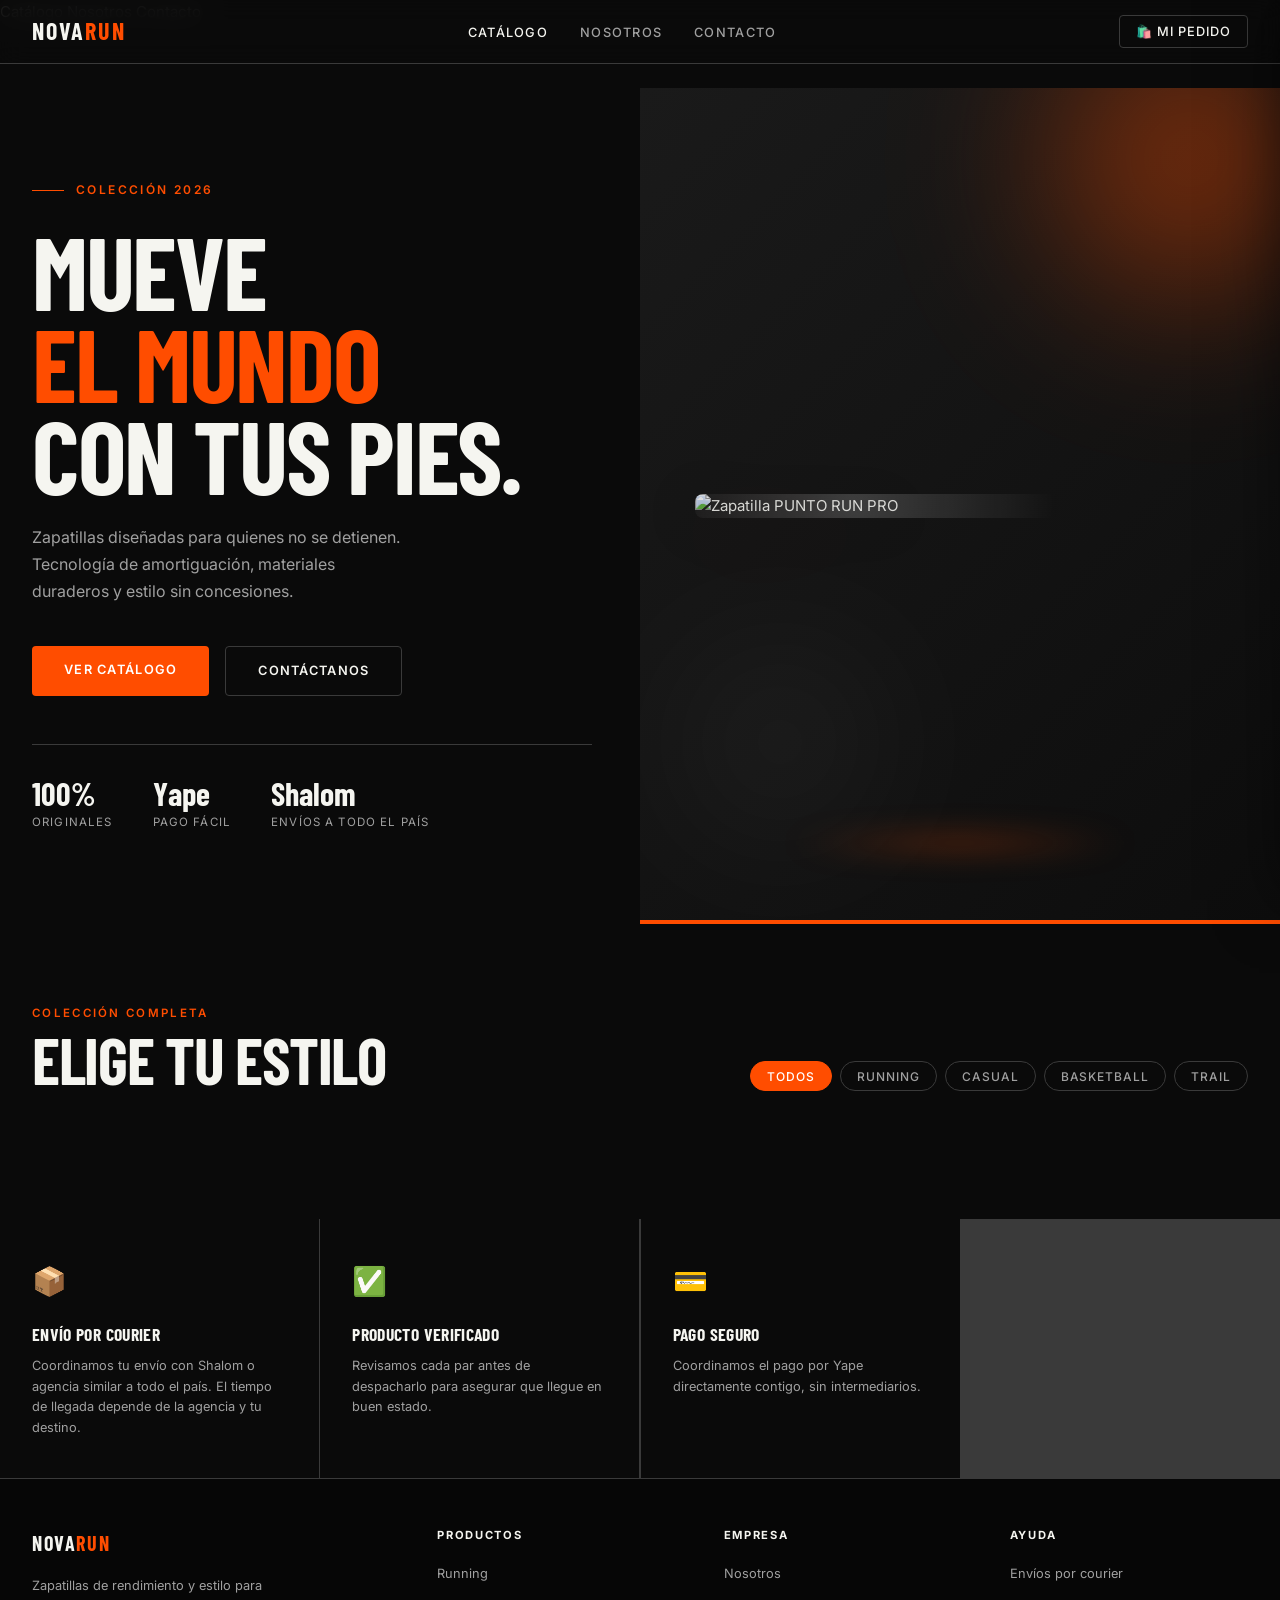
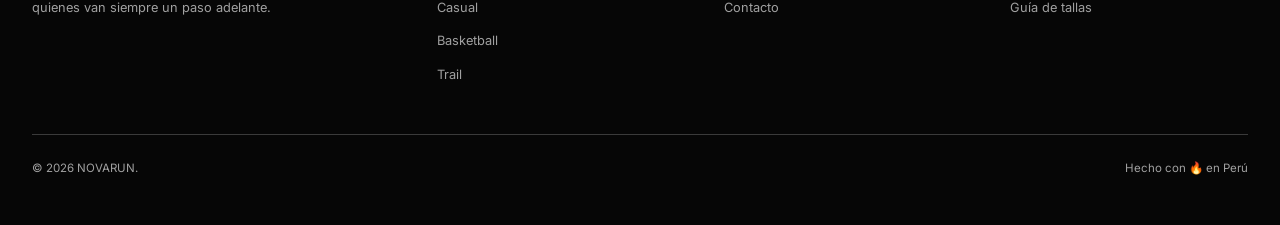
==== commit b38022f2: "Update index.html" ====
--- a/index.html
+++ b/index.html
@@ -3,10 +3,10 @@
   <head>
     <meta charset="UTF-8" />
     <meta name="viewport" content="width=device-width, initial-scale=1.0" />
-    <title>NOVARUN — Zapatillas de Alto Rendimiento</title>
+    <title>NOVARUN — Zapatillas PUNTO</title>
     <meta
-      name="description"
-      content="Zapatillas premium para atletas y amantes del street style. Running, Basketball, Trail y más."
+    name="description"
+    content="Zapatillas PUNTO para running, casual, basketball y trail. Tienda en crecimiento, atención cercana y envíos coordinados por courier."
     />
 
     <!-- Fonts -->
@@ -63,18 +63,18 @@
           <a href="#catalogo" class="btn-primary">Ver catálogo</a>
           <a href="contacto.html" class="btn-outline">Contáctanos</a>
         </div>
-        <div class="hero-stats">
+         <div class="hero-stats">
           <div>
-            <div class="stat-num">10+</div>
-            <div class="stat-label">Modelos</div>
+            <div class="stat-num">100%</div>
+            <div class="stat-label">Originales</div>
           </div>
           <div>
-            <div class="stat-num">4.9★</div>
-            <div class="stat-label">Valoración</div>
+            <div class="stat-num">Yape</div>
+            <div class="stat-label">Pago fácil</div>
           </div>
           <div>
-            <div class="stat-num">48h(De Acuerdo A La Distancia)</div>
-            <div class="stat-label">Envío express</div>
+            <div class="stat-num">Shalom</div>
+            <div class="stat-label">Envíos a todo el país</div>
           </div>
         </div>
       </div>
@@ -87,7 +87,7 @@
             <div class="sneaker-light"></div>
             <img
               src="https://images.unsplash.com/photo-1542291026-7eec264c27ff?w=900&q=80"
-              alt="Zapatilla NOVA RUN PRO"
+              alt="Zapatilla PUNTO RUN PRO"
               class="hero-img"
               id="sneaker-img"
             />
@@ -122,19 +122,19 @@
     <section id="nosotros" style="padding: 0">
       <div class="features-grid">
         <div class="feature-item">
-          <div class="feature-icon">⚡</div>
-          <div class="feature-title">Envío express</div>
-          <p class="feature-desc">Recibe tu pedido en 48 horas (Tiempo de llegada de acuerdo a la empresa de envio) en todo el país, con seguimiento en tiempo real.</p>
+          <div class="feature-icon">📦</div>
+          <div class="feature-title">Envío por courier</div>
+          <p class="feature-desc">Coordinamos tu envío con Shalom o agencia similar a todo el país. El tiempo de llegada depende de la agencia y tu destino.</p>
         </div>
         <div class="feature-item">
-          <div class="feature-icon">🛡️</div>
-          <div class="feature-title">Garantía real</div>
-          <p class="feature-desc">Garantía en todos nuestros modelos.</p>
+          <div class="feature-icon">✅</div>
+          <div class="feature-title">Producto verificado</div>
+          <p class="feature-desc">Revisamos cada par antes de despacharlo para asegurar que llegue en buen estado.</p>
         </div>
         <div class="feature-item">
           <div class="feature-icon">💳</div>
           <div class="feature-title">Pago seguro</div>
-          <p class="feature-desc">Medio de pago por YAPE.</p>
+          <p class="feature-desc">Coordinamos el pago por Yape directamente contigo, sin intermediarios.</p>
         </div>
       </div>
     </section>
@@ -162,21 +162,17 @@
         <ul>
           <li><a href="#nosotros">Nosotros</a></li>
           <li><a href="contacto.html">Contacto</a></li>
-          <li><a href="#">Blog</a></li>
-          <li><a href="#">Trabaja con nosotros</a></li>
         </ul>
       </div>
       <div class="footer-col">
         <h4>Ayuda</h4>
         <ul>
-          <li><a href="#">Envíos</a></li>
-          <li><a href="#">Devoluciones</a></li>
+          <li><a href="#">Envíos por courier</a></li>
           <li><a href="#">Guía de tallas</a></li>
-          <li><a href="#">FAQ</a></li>
         </ul>
       </div>
       <div class="footer-bottom">
-        <p>© 2026 ROVARUN.</p>
+        <p>© 2026 NOVARUN.</p>
         <p>Hecho con 🔥 en Perú</p>
       </div>
     </footer>
@@ -275,9 +271,9 @@
               <span class="step-num">3</span>
               <span>Toma captura de tu Yape (monto, hora y código de operación) y envíala por el mismo chat de WhatsApp indicando tu código <b id="confirm-code-inline">—</b>.</span>
             </li>
-            <li>
+             <li>
               <span class="step-num">4</span>
-              <span>Confirmaremos tu pago y coordinaremos la entrega contigo.</span>
+              <span>Confirmaremos tu pago y coordinaremos contigo el envío por Shalom u otra agencia a tu ciudad.</span>
             </li>
           </ol>
 
--- a/css/style.css
+++ b/css/style.css
@@ -323,7 +323,85 @@
   opacity: 0.85;
   position: relative;
   z-index: 1;
-  animation: hero-float 6s ease-in-out infinite;
+}
+
+/* ============================================
+   SNEAKER 3D SCENE
+   ============================================ */
+.sneaker-scene {
+  position: absolute;
+  inset: 0;
+  display: flex;
+  align-items: center;
+  justify-content: center;
+  perspective: 900px;
+  z-index: 1;
+  padding: 2rem;
+}
+
+.sneaker-wrapper {
+  position: relative;
+  width: 92%;
+  max-width: 720px;
+  transform-style: preserve-3d;
+  transition: transform 0.08s linear;
+  will-change: transform;
+  animation: sneaker-idle 5s ease-in-out infinite;
+  touch-action: none;
+}
+
+@keyframes sneaker-idle {
+  0%,100% { transform: translateY(0) rotateX(2deg) rotateY(-4deg); }
+  50%      { transform: translateY(-18px) rotateX(-2deg) rotateY(4deg); }
+}
+
+.sneaker-wrapper:hover {
+  animation-play-state: paused;
+}
+
+.sneaker-wrapper img {
+  width: 100%;
+  display: block;
+  border-radius: 8px;
+  position: relative;
+  z-index: 2;
+  filter: drop-shadow(0 30px 60px rgba(255,77,0,0.35)) drop-shadow(0 8px 24px rgba(0,0,0,0.6));
+  transition: filter 0.3s ease;
+}
+
+.sneaker-wrapper:hover img {
+  filter: drop-shadow(0 40px 80px rgba(255,77,0,0.55)) drop-shadow(0 12px 32px rgba(0,0,0,0.7));
+}
+
+/* Destello de luz que se mueve con el cursor */
+.sneaker-light {
+  position: absolute;
+  inset: 0;
+  z-index: 3;
+  pointer-events: none;
+  border-radius: 8px;
+  background: radial-gradient(circle at 30% 40%, rgba(255,255,255,0.18) 0%, transparent 55%);
+  transition: background 0.12s linear;
+  mix-blend-mode: screen;
+}
+
+/* Sombra en el suelo que sube/baja con el float */
+.sneaker-shadow {
+  position: absolute;
+  bottom: 8%;
+  left: 50%;
+  transform: translateX(-50%);
+  width: 55%;
+  height: 28px;
+  background: radial-gradient(ellipse, rgba(255,77,0,0.35) 0%, transparent 70%);
+  filter: blur(14px);
+  z-index: 0;
+  animation: shadow-pulse 5s ease-in-out infinite;
+}
+
+@keyframes shadow-pulse {
+  0%,100% { opacity: 0.7; transform: translateX(-50%) scaleX(1); }
+  50%      { opacity: 0.3; transform: translateX(-50%) scaleX(0.7); }
 }
 
 .hero-accent-line {
@@ -370,11 +448,6 @@
   50% { transform: translate(40px, -50px) scale(1.12); }
 }
 
-@keyframes hero-float {
-  0%, 100% { transform: translateY(0) scale(1.05); }
-  50% { transform: translateY(-14px) scale(1.07); }
-}
-
 /* ============================================
    SECTION HEADERS
    ============================================ */
@@ -459,20 +532,15 @@
   cursor: pointer;
   display: flex;
   flex-direction: column;
-  will-change: transform;
-  transform-style: preserve-3d;
+  will-change: auto;
   opacity: 0;
   transform: translateY(28px);
-  transition: opacity 0.6s ease, transform 0.15s ease-out, background var(--transition), box-shadow 0.35s ease;
+  transition: opacity 0.6s ease, transform 0.6s ease, background var(--transition), box-shadow 0.35s ease;
 }
 
 .product-card.in-view {
   opacity: 1;
-}
-
-.product-card.in-view:not(:hover) {
   transform: translateY(0);
-  transition: opacity 0.6s ease, transform 0.35s ease-out, background var(--transition), box-shadow 0.35s ease;
 }
 
 .product-card:hover {
@@ -1631,10 +1699,13 @@
     padding-bottom: 3rem;
   }
 
-  .hero-visual { display: none; }
+  .hero-visual {
+    height: 320px;
+    order: -1;
+  }
 
   .hero-content {
-    padding: 7rem 2rem 3rem;
+    padding: 2rem 2rem 3rem;
     align-items: flex-start;
   }
 
